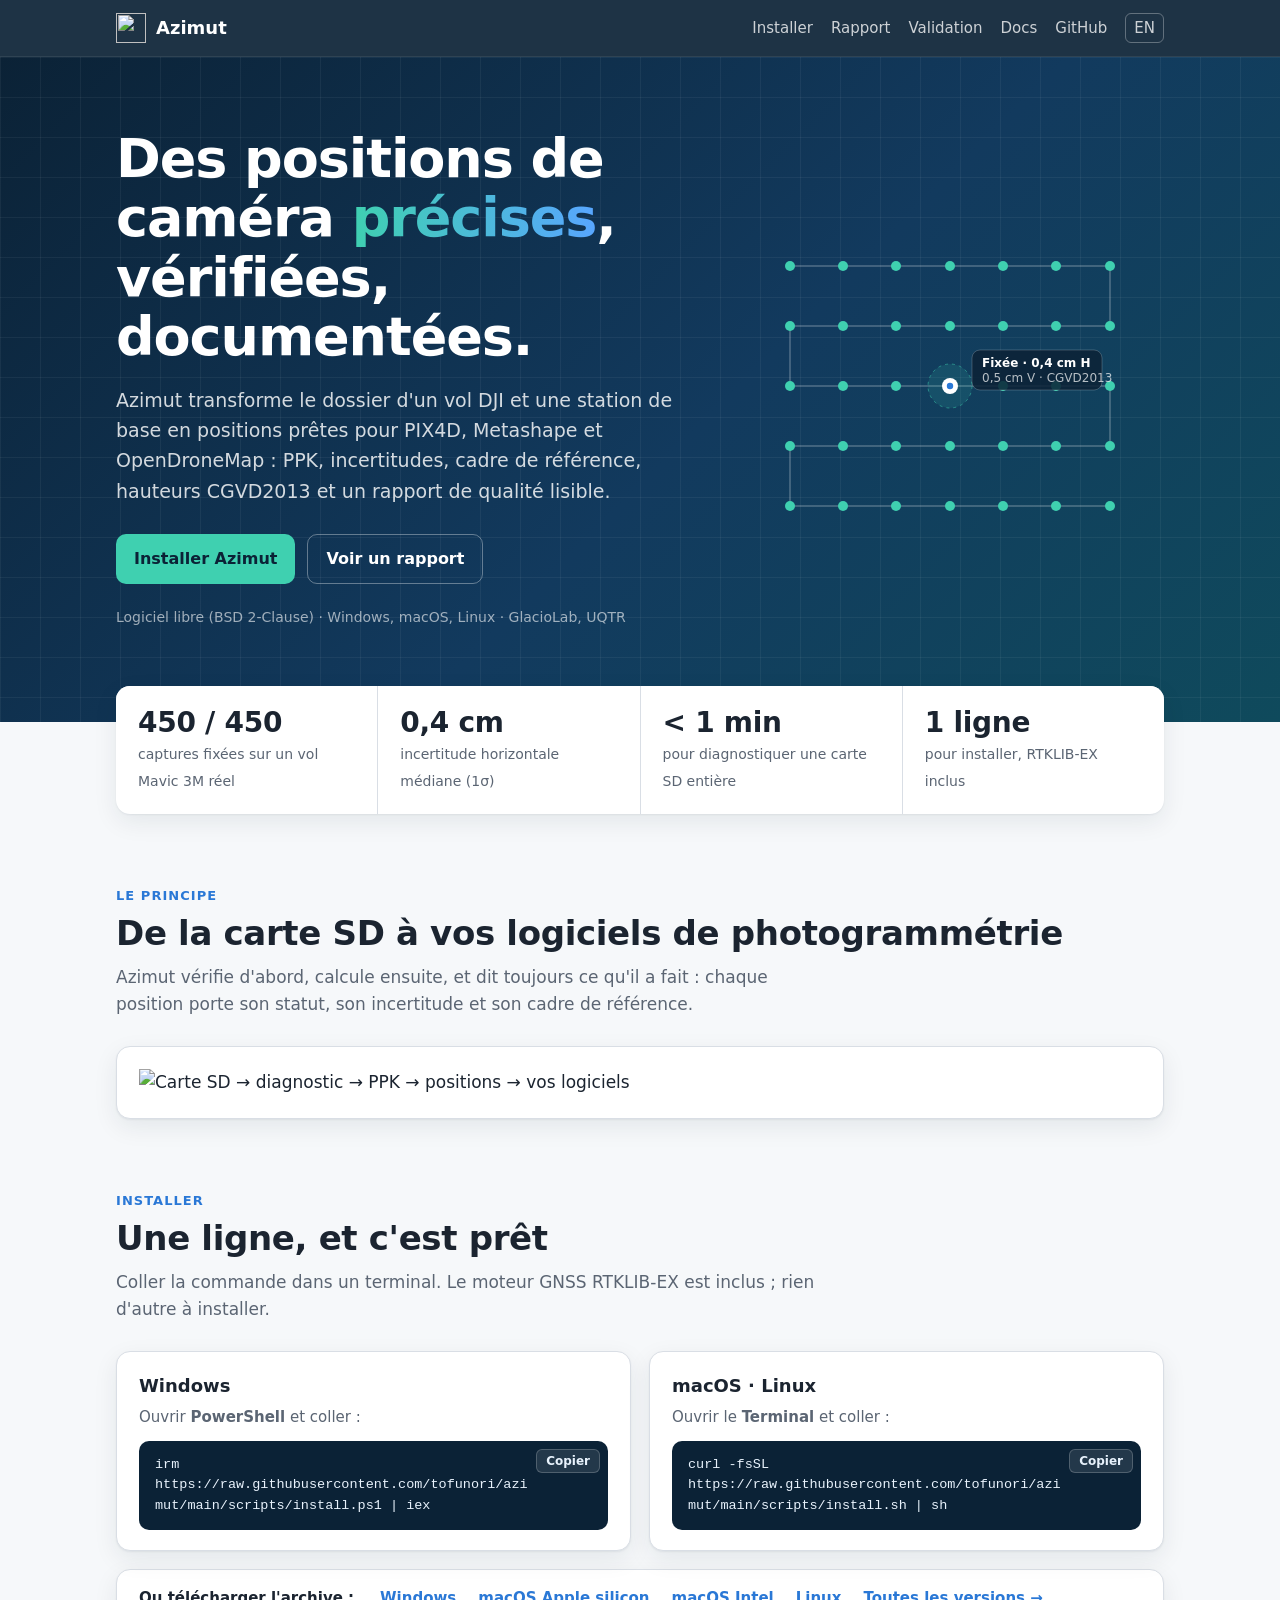
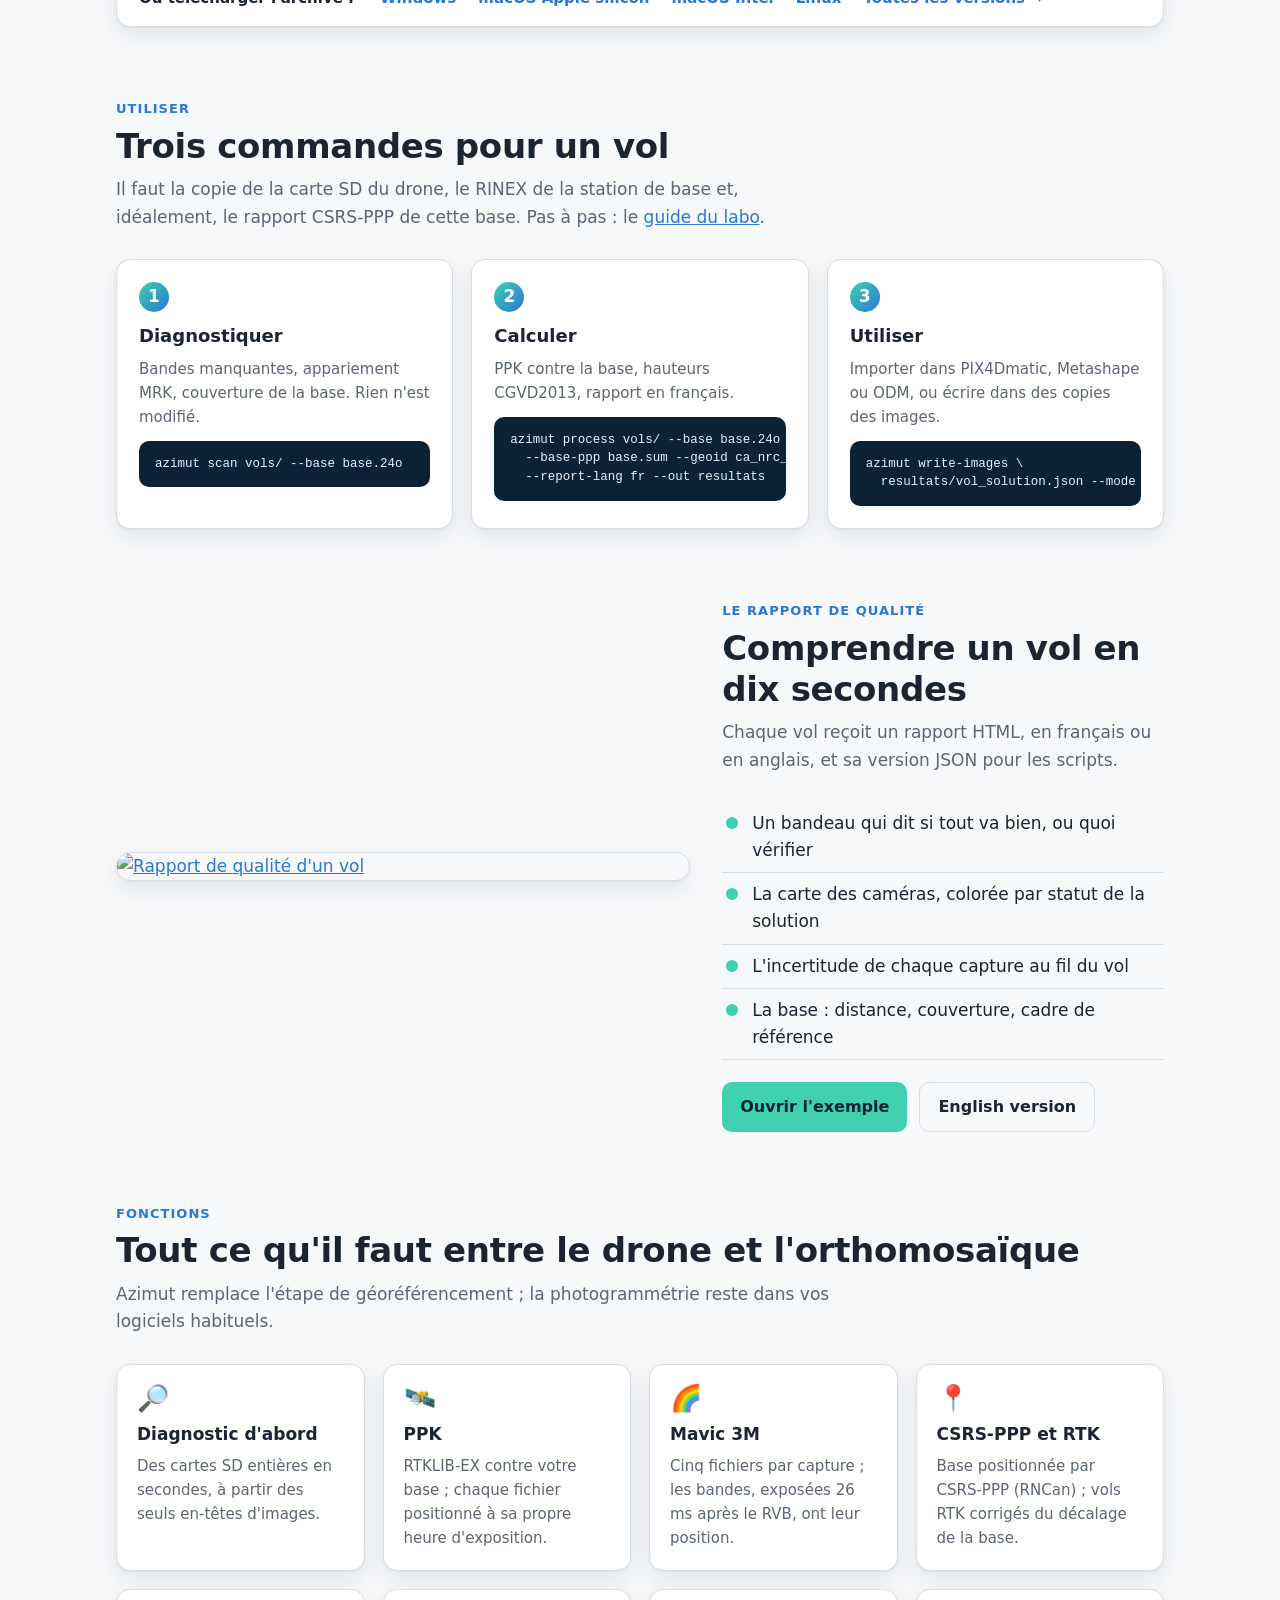
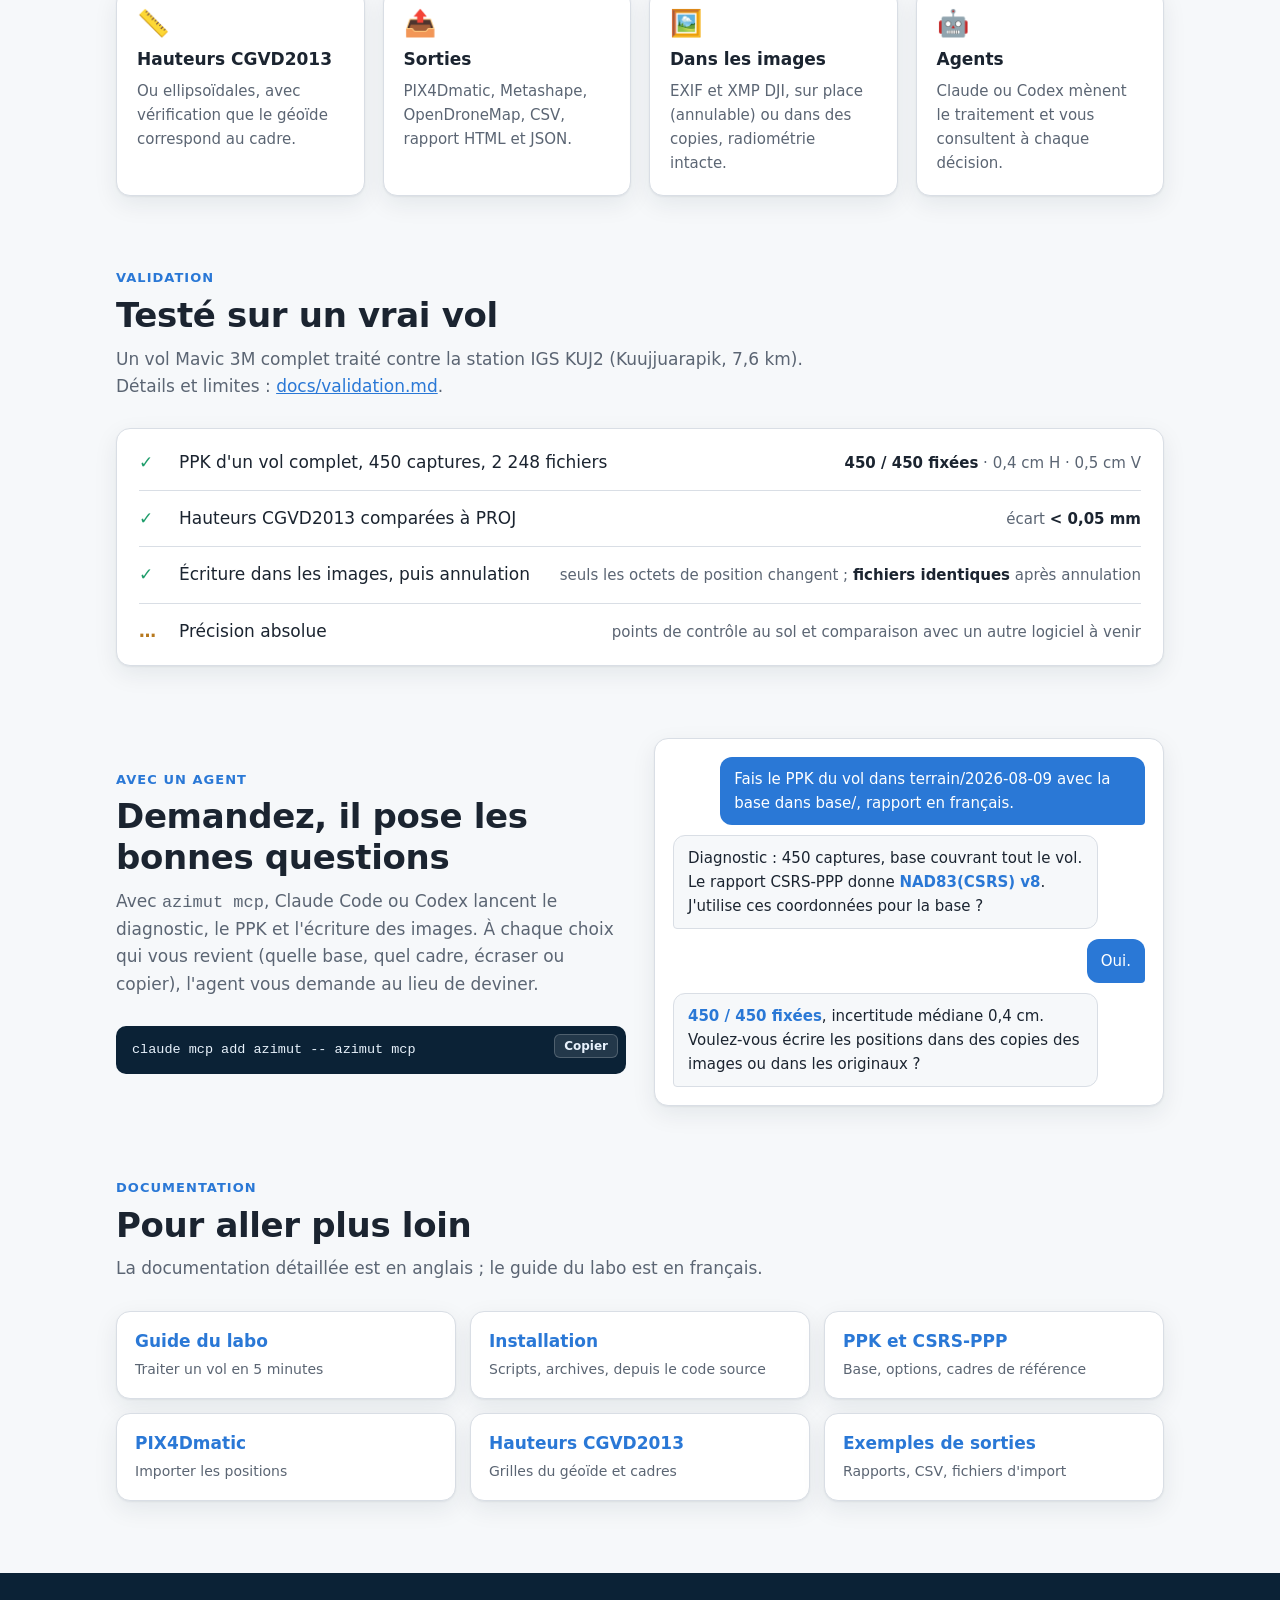
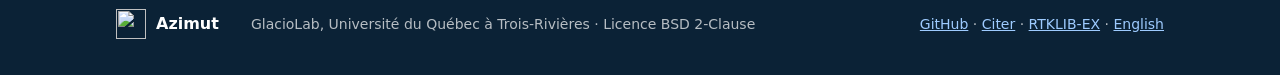
==== site/index.html @ 0f508fe5 "Add a project website on GitHub Pages A French home page with an English version, built from site/ w" ====
<!doctype html>
<html lang="fr">
<head>
<meta charset="utf-8">
<meta name="viewport" content="width=device-width, initial-scale=1">
<title>Azimut · PPK libre pour drones DJI</title>
<meta name="description" content="Azimut transforme un vol DJI et une station de base en positions de caméra précises pour la photogrammétrie : diagnostic, PPK, incertitudes, hauteurs CGVD2013, rapport de qualité. Logiciel libre du GlacioLab (UQTR).">
<meta property="og:title" content="Azimut · PPK libre pour drones DJI">
<meta property="og:description" content="Positions de caméra précises, vérifiées et documentées, à partir d'un vol DJI et d'une station de base.">
<meta property="og:image" content="https://tofunori.github.io/azimut/img/social-preview.png">
<meta property="og:type" content="website">
<meta name="twitter:card" content="summary_large_image">
<link rel="alternate" hreflang="en" href="en/">
<link rel="icon" href="img/logo.svg" type="image/svg+xml">
<link rel="stylesheet" href="style.css">
</head>
<body>

<header class="top">
  <div class="wrap">
    <a class="brand" href="./"><img src="img/logo.svg" alt="">Azimut</a>
    <nav>
      <a href="#installer">Installer</a>
      <a href="#rapport">Rapport</a>
      <a href="#validation">Validation</a>
      <a href="#docs">Docs</a>
      <a class="gh" href="https://github.com/tofunori/azimut">GitHub</a>
      <a class="lang" href="en/" hreflang="en" lang="en">EN</a>
    </nav>
  </div>
</header>

<div class="hero">
  <div class="wrap">
    <div>
      <h1>Des positions de caméra <span>précises</span>, vérifiées, documentées.</h1>
      <p class="lead">Azimut transforme le dossier d'un vol DJI et une station de base en positions prêtes pour PIX4D, Metashape et OpenDroneMap : PPK, incertitudes, cadre de référence, hauteurs CGVD2013 et un rapport de qualité lisible.</p>
      <div class="btns">
        <a class="btn primary" href="#installer">Installer Azimut</a>
        <a class="btn ghost" href="exemples/rapport-fr.html">Voir un rapport</a>
      </div>
      <p class="meta">Logiciel libre (BSD 2-Clause) · Windows, macOS, Linux · GlacioLab, UQTR</p>
    </div>
    <svg class="flight" viewBox="0 0 380 300" role="img" aria-label="Lignes de vol d'un levé, chaque point est une position de caméra">
      <g fill="none" stroke="#fff" stroke-opacity=".2" stroke-width="2">
        <path d="M30 30 H350 V90 H30 V150 H350 V210 H30 V270 H350"/>
      </g>
      <g fill="#3fd0b0">
        <circle cx="30" cy="30" r="5"/><circle cx="83" cy="30" r="5"/><circle cx="136" cy="30" r="5"/><circle cx="190" cy="30" r="5"/><circle cx="243" cy="30" r="5"/><circle cx="296" cy="30" r="5"/><circle cx="350" cy="30" r="5"/>
        <circle cx="30" cy="90" r="5"/><circle cx="83" cy="90" r="5"/><circle cx="136" cy="90" r="5"/><circle cx="190" cy="90" r="5"/><circle cx="243" cy="90" r="5"/><circle cx="296" cy="90" r="5"/><circle cx="350" cy="90" r="5"/>
        <circle cx="30" cy="150" r="5"/><circle cx="83" cy="150" r="5"/><circle cx="136" cy="150" r="5"/><circle cx="243" cy="150" r="5"/><circle cx="296" cy="150" r="5"/><circle cx="350" cy="150" r="5"/>
        <circle cx="30" cy="210" r="5"/><circle cx="83" cy="210" r="5"/><circle cx="136" cy="210" r="5"/><circle cx="190" cy="210" r="5"/><circle cx="243" cy="210" r="5"/><circle cx="296" cy="210" r="5"/><circle cx="350" cy="210" r="5"/>
        <circle cx="30" cy="270" r="5"/><circle cx="83" cy="270" r="5"/><circle cx="136" cy="270" r="5"/><circle cx="190" cy="270" r="5"/><circle cx="243" cy="270" r="5"/><circle cx="296" cy="270" r="5"/><circle cx="350" cy="270" r="5"/>
      </g>
      <circle cx="190" cy="150" r="22" fill="#3fd0b0" fill-opacity=".12" stroke="#3fd0b0" stroke-opacity=".5" stroke-dasharray="3 4"/>
      <circle cx="190" cy="150" r="8" fill="#fff"/>
      <circle cx="190" cy="150" r="3.2" fill="#2a78d6"/>
      <g font-family="system-ui, sans-serif" font-size="12" fill="#fff">
        <rect x="212" y="114" width="130" height="40" rx="8" fill="#0b2236" fill-opacity=".85" stroke="#fff" stroke-opacity=".2"/>
        <text x="222" y="131" font-weight="700">Fixée · 0,4 cm H</text>
        <text x="222" y="146" fill-opacity=".7">0,5 cm V · CGVD2013</text>
      </g>
    </svg>
  </div>
</div>

<div class="stats">
  <div class="wrap">
    <div class="grid">
      <div class="stat"><b>450 / 450</b><span>captures fixées sur un vol Mavic 3M réel</span></div>
      <div class="stat"><b>0,4 cm</b><span>incertitude horizontale médiane (1σ)</span></div>
      <div class="stat"><b>&lt; 1 min</b><span>pour diagnostiquer une carte SD entière</span></div>
      <div class="stat"><b>1 ligne</b><span>pour installer, RTKLIB-EX inclus</span></div>
    </div>
  </div>
</div>

<main>

<section>
  <div class="wrap">
    <p class="kicker">Le principe</p>
    <h2>De la carte SD à vos logiciels de photogrammétrie</h2>
    <p class="sub">Azimut vérifie d'abord, calcule ensuite, et dit toujours ce qu'il a fait : chaque position porte son statut, son incertitude et son cadre de référence.</p>
    <div class="card pipeline"><img src="img/pipeline-fr.svg" alt="Carte SD → diagnostic → PPK → positions → vos logiciels"></div>
  </div>
</section>

<section id="installer">
  <div class="wrap">
    <p class="kicker">Installer</p>
    <h2>Une ligne, et c'est prêt</h2>
    <p class="sub">Coller la commande dans un terminal. Le moteur GNSS RTKLIB-EX est inclus ; rien d'autre à installer.</p>
    <div class="install">
      <div class="card os">
        <h3>Windows</h3>
        <p>Ouvrir <b>PowerShell</b> et coller :</p>
        <div class="cmd"><pre><code>irm https://raw.githubusercontent.com/tofunori/azimut/main/scripts/install.ps1 | iex</code></pre><button type="button" hidden>Copier</button></div>
      </div>
      <div class="card os">
        <h3>macOS · Linux</h3>
        <p>Ouvrir le <b>Terminal</b> et coller :</p>
        <div class="cmd"><pre><code>curl -fsSL https://raw.githubusercontent.com/tofunori/azimut/main/scripts/install.sh | sh</code></pre><button type="button" hidden>Copier</button></div>
      </div>
    </div>
    <div class="card downloads">
      <b>Ou télécharger l'archive :</b>
      <a href="https://github.com/tofunori/azimut/releases/latest/download/azimut-x86_64-pc-windows-msvc.zip">Windows</a>
      <a href="https://github.com/tofunori/azimut/releases/latest/download/azimut-aarch64-apple-darwin.tar.gz">macOS Apple silicon</a>
      <a href="https://github.com/tofunori/azimut/releases/latest/download/azimut-x86_64-apple-darwin.tar.gz">macOS Intel</a>
      <a href="https://github.com/tofunori/azimut/releases/latest/download/azimut-x86_64-unknown-linux-gnu.tar.gz">Linux</a>
      <a href="https://github.com/tofunori/azimut/releases">Toutes les versions →</a>
    </div>
  </div>
</section>

<section>
  <div class="wrap">
    <p class="kicker">Utiliser</p>
    <h2>Trois commandes pour un vol</h2>
    <p class="sub">Il faut la copie de la carte SD du drone, le RINEX de la station de base et, idéalement, le rapport CSRS-PPP de cette base. Pas à pas : le <a href="https://github.com/tofunori/azimut/blob/main/docs/guide-labo.md">guide du labo</a>.</p>
    <div class="steps">
      <div class="card step">
        <h3>Diagnostiquer</h3>
        <p>Bandes manquantes, appariement MRK, couverture de la base. Rien n'est modifié.</p>
        <div class="cmd"><pre><code>azimut scan vols/ --base base.24o</code></pre></div>
      </div>
      <div class="card step">
        <h3>Calculer</h3>
        <p>PPK contre la base, hauteurs CGVD2013, rapport en français.</p>
        <div class="cmd"><pre><code>azimut process vols/ --base base.24o \
  --base-ppp base.sum --geoid ca_nrc_CGG2013an83.tif \
  --report-lang fr --out resultats</code></pre></div>
      </div>
      <div class="card step">
        <h3>Utiliser</h3>
        <p>Importer dans PIX4Dmatic, Metashape ou ODM, ou écrire dans des copies des images.</p>
        <div class="cmd"><pre><code>azimut write-images \
  resultats/vol_solution.json --mode copy</code></pre></div>
      </div>
    </div>
  </div>
</section>

<section id="rapport">
  <div class="wrap report">
    <a class="shot" href="exemples/rapport-fr.html"><img src="img/report-fr.png" alt="Rapport de qualité d'un vol" loading="lazy"></a>
    <div>
      <p class="kicker">Le rapport de qualité</p>
      <h2>Comprendre un vol en dix secondes</h2>
      <p class="sub">Chaque vol reçoit un rapport HTML, en français ou en anglais, et sa version JSON pour les scripts.</p>
      <ul>
        <li>Un bandeau qui dit si tout va bien, ou quoi vérifier</li>
        <li>La carte des caméras, colorée par statut de la solution</li>
        <li>L'incertitude de chaque capture au fil du vol</li>
        <li>La base : distance, couverture, cadre de référence</li>
      </ul>
      <div class="btns">
        <a class="btn primary" href="exemples/rapport-fr.html">Ouvrir l'exemple</a>
        <a class="btn ghost" href="exemples/report-en.html" hreflang="en">English version</a>
      </div>
    </div>
  </div>
</section>

<section>
  <div class="wrap">
    <p class="kicker">Fonctions</p>
    <h2>Tout ce qu'il faut entre le drone et l'orthomosaïque</h2>
    <p class="sub">Azimut remplace l'étape de géoréférencement ; la photogrammétrie reste dans vos logiciels habituels.</p>
    <div class="features">
      <div class="card feature"><div class="ico">🔎</div><h3>Diagnostic d'abord</h3><p>Des cartes SD entières en secondes, à partir des seuls en-têtes d'images.</p></div>
      <div class="card feature"><div class="ico">🛰️</div><h3>PPK</h3><p>RTKLIB-EX contre votre base ; chaque fichier positionné à sa propre heure d'exposition.</p></div>
      <div class="card feature"><div class="ico">🌈</div><h3>Mavic 3M</h3><p>Cinq fichiers par capture ; les bandes, exposées 26 ms après le RVB, ont leur position.</p></div>
      <div class="card feature"><div class="ico">📍</div><h3>CSRS-PPP et RTK</h3><p>Base positionnée par CSRS-PPP (RNCan) ; vols RTK corrigés du décalage de la base.</p></div>
      <div class="card feature"><div class="ico">📏</div><h3>Hauteurs CGVD2013</h3><p>Ou ellipsoïdales, avec vérification que le géoïde correspond au cadre.</p></div>
      <div class="card feature"><div class="ico">📤</div><h3>Sorties</h3><p>PIX4Dmatic, Metashape, OpenDroneMap, CSV, rapport HTML et JSON.</p></div>
      <div class="card feature"><div class="ico">🖼️</div><h3>Dans les images</h3><p>EXIF et XMP DJI, sur place (annulable) ou dans des copies, radiométrie intacte.</p></div>
      <div class="card feature"><div class="ico">🤖</div><h3>Agents</h3><p>Claude ou Codex mènent le traitement et vous consultent à chaque décision.</p></div>
    </div>
  </div>
</section>

<section id="validation">
  <div class="wrap">
    <p class="kicker">Validation</p>
    <h2>Testé sur un vrai vol</h2>
    <p class="sub">Un vol Mavic 3M complet traité contre la station IGS KUJ2 (Kuujjuarapik, 7,6 km). Détails et limites : <a href="https://github.com/tofunori/azimut/blob/main/docs/validation.md">docs/validation.md</a>.</p>
    <div class="card checks">
      <div class="check"><span class="mark">✓</span><span class="what">PPK d'un vol complet, 450 captures, 2 248 fichiers</span><span class="res"><b>450 / 450 fixées</b> · 0,4 cm H · 0,5 cm V</span></div>
      <div class="check"><span class="mark">✓</span><span class="what">Hauteurs CGVD2013 comparées à PROJ</span><span class="res">écart <b>&lt; 0,05 mm</b></span></div>
      <div class="check"><span class="mark">✓</span><span class="what">Écriture dans les images, puis annulation</span><span class="res">seuls les octets de position changent ; <b>fichiers identiques</b> après annulation</span></div>
      <div class="check todo"><span class="mark">…</span><span class="what">Précision absolue</span><span class="res">points de contrôle au sol et comparaison avec un autre logiciel à venir</span></div>
    </div>
  </div>
</section>

<section>
  <div class="wrap agent">
    <div>
      <p class="kicker">Avec un agent</p>
      <h2>Demandez, il pose les bonnes questions</h2>
      <p class="sub">Avec <code>azimut mcp</code>, Claude Code ou Codex lancent le diagnostic, le PPK et l'écriture des images. À chaque choix qui vous revient (quelle base, quel cadre, écraser ou copier), l'agent vous demande au lieu de deviner.</p>
      <div class="cmd"><pre><code>claude mcp add azimut -- azimut mcp</code></pre><button type="button" hidden>Copier</button></div>
    </div>
    <div class="card chat" aria-label="Exemple de conversation">
      <div class="bubble user">Fais le PPK du vol dans terrain/2026-08-09 avec la base dans base/, rapport en français.</div>
      <div class="bubble bot">Diagnostic : 450 captures, base couvrant tout le vol. Le rapport CSRS-PPP donne <b>NAD83(CSRS) v8</b>. J'utilise ces coordonnées pour la base ?</div>
      <div class="bubble user">Oui.</div>
      <div class="bubble bot"><b>450 / 450 fixées</b>, incertitude médiane 0,4 cm. Voulez-vous écrire les positions dans des copies des images ou dans les originaux ?</div>
    </div>
  </div>
</section>

<section id="docs">
  <div class="wrap">
    <p class="kicker">Documentation</p>
    <h2>Pour aller plus loin</h2>
    <p class="sub">La documentation détaillée est en anglais ; le guide du labo est en français.</p>
    <div class="docs">
      <a class="card" href="https://github.com/tofunori/azimut/blob/main/docs/guide-labo.md"><b>Guide du labo</b><span>Traiter un vol en 5 minutes</span></a>
      <a class="card" href="https://github.com/tofunori/azimut/blob/main/docs/install.md"><b>Installation</b><span>Scripts, archives, depuis le code source</span></a>
      <a class="card" href="https://github.com/tofunori/azimut/blob/main/docs/ppk.md"><b>PPK et CSRS-PPP</b><span>Base, options, cadres de référence</span></a>
      <a class="card" href="https://github.com/tofunori/azimut/blob/main/docs/pix4dmatic.md"><b>PIX4Dmatic</b><span>Importer les positions</span></a>
      <a class="card" href="https://github.com/tofunori/azimut/blob/main/docs/heights.md"><b>Hauteurs CGVD2013</b><span>Grilles du géoïde et cadres</span></a>
      <a class="card" href="https://github.com/tofunori/azimut/tree/main/examples"><b>Exemples de sorties</b><span>Rapports, CSV, fichiers d'import</span></a>
    </div>
  </div>
</section>

</main>

<footer>
  <div class="wrap">
    <a class="brand" href="./"><img src="img/logo.svg" alt="" width="24" height="24">Azimut</a>
    <span>GlacioLab, Université du Québec à Trois-Rivières · Licence BSD 2-Clause</span>
    <span class="right"><a href="https://github.com/tofunori/azimut">GitHub</a> · <a href="https://github.com/tofunori/azimut/blob/main/CITATION.cff">Citer</a> · <a href="https://github.com/rtklibexplorer/RTKLIB">RTKLIB-EX</a> · <a href="en/" hreflang="en">English</a></span>
  </div>
</footer>

<script src="copy.js" defer></script>
</body>
</html>
---- site/style.css ----
/* Azimut site: one stylesheet for the French (/) and English (/en/) pages. */
:root {
  --navy-900: #0b2236;
  --navy-700: #123a5e;
  --teal: #3fd0b0;
  --blue: #2a78d6;
  --bg: #f6f8fa;
  --surface: #ffffff;
  --text: #1b2430;
  --muted: #5b6573;
  --line: #d9dee5;
  --code-bg: #0b2236;
  --code-text: #e8f2fc;
  --good: #1f9d6b;
  --pending: #b7791f;
  --shadow: 0 1px 2px rgba(11, 34, 54, .06), 0 8px 24px rgba(11, 34, 54, .08);
}
@media (prefers-color-scheme: dark) {
  :root:not([data-theme="light"]) {
    --bg: #0d1520;
    --surface: #142131;
    --text: #e6edf3;
    --muted: #9aa4b1;
    --line: #26364a;
    --code-bg: #08121d;
    --good: #3fd0b0;
    --pending: #e3b341;
    --shadow: 0 1px 2px rgba(0, 0, 0, .3), 0 8px 24px rgba(0, 0, 0, .3);
  }
}
:root[data-theme="dark"] {
  --bg: #0d1520;
  --surface: #142131;
  --text: #e6edf3;
  --muted: #9aa4b1;
  --line: #26364a;
  --code-bg: #08121d;
  --good: #3fd0b0;
  --pending: #e3b341;
  --shadow: 0 1px 2px rgba(0, 0, 0, .3), 0 8px 24px rgba(0, 0, 0, .3);
}

* { box-sizing: border-box; }
html { scroll-behavior: smooth; }
body {
  margin: 0;
  background: var(--bg);
  color: var(--text);
  font: 17px/1.6 system-ui, -apple-system, "Segoe UI", Roboto, Helvetica, Arial, sans-serif;
  -webkit-font-smoothing: antialiased;
}
a { color: var(--blue); }
img { max-width: 100%; display: block; }
code, pre { font-family: ui-monospace, SFMono-Regular, Menlo, Consolas, monospace; }
.wrap { max-width: 1080px; margin: 0 auto; padding: 0 16px; }
/* Grid items may shrink below their content, so long commands scroll inside their box. */
.hero .wrap > *, .install > *, .steps > *, .report > *, .features > *, .agent > *, .docs > * { min-width: 0; }

/* Top bar */
.top {
  position: sticky; top: 0; z-index: 10;
  background: rgba(11, 34, 54, .92);
  backdrop-filter: blur(8px);
  border-bottom: 1px solid rgba(255, 255, 255, .08);
}
.top .wrap { display: flex; align-items: center; gap: 20px; height: 56px; }
.brand { display: flex; align-items: center; gap: 10px; color: #fff; text-decoration: none; font-weight: 700; font-size: 18px; }
.brand img { width: 30px; height: 30px; }
.top nav { display: flex; gap: 18px; margin-left: auto; align-items: center; }
.top nav a { color: rgba(255, 255, 255, .78); text-decoration: none; font-size: 15px; }
.top nav a:hover { color: #fff; }
.top nav .lang { border: 1px solid rgba(255, 255, 255, .3); border-radius: 6px; padding: 2px 8px; }
@media (max-width: 720px) { .top nav a:not(.lang):not(.gh) { display: none; } }

/* Hero */
.hero {
  position: relative; overflow: hidden; color: #fff;
  background:
    linear-gradient(rgba(255,255,255,.05) 1px, transparent 1px) 0 0 / 40px 40px,
    linear-gradient(90deg, rgba(255,255,255,.05) 1px, transparent 1px) 0 0 / 40px 40px,
    linear-gradient(135deg, var(--navy-900), var(--navy-700) 55%, #0f4a5c);
}
.hero .wrap { position: relative; display: grid; grid-template-columns: 1.15fr .85fr; gap: 40px; align-items: center; padding-top: 72px; padding-bottom: 80px; }
.hero h1 { font-size: clamp(34px, 5vw, 54px); line-height: 1.1; margin: 0 0 18px; letter-spacing: -.02em; }
.hero h1 span { background: linear-gradient(90deg, var(--teal), #58a6ff); -webkit-background-clip: text; background-clip: text; color: transparent; }
.hero p.lead { font-size: 19px; color: rgba(255, 255, 255, .82); margin: 0 0 28px; max-width: 34em; }
.hero .flight { width: 100%; max-width: 380px; justify-self: center; }
@media (max-width: 860px) { .hero .wrap { grid-template-columns: 1fr; padding-top: 48px; } .hero .flight { display: none; } }

.btns { display: flex; flex-wrap: wrap; gap: 12px; }
.btn {
  display: inline-flex; align-items: center; gap: 8px;
  padding: 11px 18px; border-radius: 10px; font-weight: 600; font-size: 16px;
  text-decoration: none; transition: transform .15s, background .15s;
}
.btn:hover { transform: translateY(-1px); }
.btn.primary { background: var(--teal); color: var(--navy-900); }
.btn.primary:hover { background: #5be0c2; }
.btn.ghost { color: #fff; border: 1px solid rgba(255, 255, 255, .35); }
.btn.ghost:hover { background: rgba(255, 255, 255, .08); }
.hero .meta { margin-top: 22px; font-size: 14px; color: rgba(255, 255, 255, .6); }

/* Stat strip */
.stats { margin-top: -36px; position: relative; z-index: 2; }
.stats .grid { display: grid; grid-template-columns: repeat(4, 1fr); gap: 1px; background: var(--line); border-radius: 14px; overflow: hidden; box-shadow: var(--shadow); }
.stat { background: var(--surface); padding: 20px 22px; }
.stat b { display: block; font-size: 28px; line-height: 1.2; color: var(--text); letter-spacing: -.01em; }
.stat span { color: var(--muted); font-size: 14px; }
@media (max-width: 760px) { .stats .grid { grid-template-columns: repeat(2, 1fr); } }

/* Sections */
section { padding: 72px 0 0; }
section:last-of-type { padding-bottom: 72px; }
h2 { font-size: clamp(26px, 3.4vw, 34px); line-height: 1.2; margin: 0 0 10px; letter-spacing: -.01em; }
.kicker { color: var(--blue); font-weight: 700; font-size: 13px; letter-spacing: .08em; text-transform: uppercase; margin: 0 0 6px; }
.sub { color: var(--muted); margin: 0 0 28px; max-width: 42em; }

.card { background: var(--surface); border: 1px solid var(--line); border-radius: 14px; box-shadow: var(--shadow); }
.pipeline { padding: 22px; }
.pipeline { overflow-x: auto; }
.pipeline img { min-width: 640px; }

/* Install */
.install { display: grid; grid-template-columns: 1fr 1fr; gap: 18px; }
@media (max-width: 760px) { .install { grid-template-columns: 1fr; } }
.os { padding: 20px 22px; }
.os h3 { margin: 0 0 4px; font-size: 18px; display: flex; align-items: center; gap: 8px; }
.os p { margin: 0 0 12px; color: var(--muted); font-size: 15px; }
.cmd { position: relative; }
.cmd pre {
  margin: 0; padding: 14px 16px; padding-right: 76px;
  background: var(--code-bg); color: var(--code-text);
  border-radius: 10px; font-size: 13.5px; line-height: 1.5;
  overflow-x: auto; white-space: pre;
}
.cmd button {
  position: absolute; top: 8px; right: 8px;
  font: 600 12px system-ui, sans-serif; color: var(--code-text);
  background: rgba(255, 255, 255, .1); border: 1px solid rgba(255, 255, 255, .2);
  border-radius: 6px; padding: 4px 9px; cursor: pointer;
}
.cmd button:hover { background: rgba(255, 255, 255, .18); }
.os .cmd pre { white-space: pre-wrap; overflow-wrap: anywhere; }
.downloads { margin-top: 18px; padding: 16px 22px; display: flex; flex-wrap: wrap; gap: 10px 22px; align-items: center; font-size: 15px; }
.downloads b { margin-right: 4px; }
.downloads a { text-decoration: none; font-weight: 600; }

/* Steps */
.steps { display: grid; grid-template-columns: repeat(3, 1fr); gap: 18px; counter-reset: step; }
@media (max-width: 860px) { .steps { grid-template-columns: 1fr; } }
.step { padding: 22px; }
.step::before {
  counter-increment: step; content: counter(step);
  display: inline-grid; place-items: center; width: 30px; height: 30px; border-radius: 50%;
  background: linear-gradient(135deg, var(--teal), var(--blue)); color: #fff; font-weight: 700; margin-bottom: 10px;
}
.step h3 { margin: 0 0 6px; font-size: 18px; }
.step p { margin: 0 0 12px; color: var(--muted); font-size: 15px; }
.step .cmd pre { font-size: 12.5px; padding-right: 16px; }

/* Report showcase */
.report { display: grid; grid-template-columns: 1.3fr 1fr; gap: 32px; align-items: center; }
@media (max-width: 860px) { .report { grid-template-columns: 1fr; } }
.report a.shot { display: block; border-radius: 14px; overflow: hidden; border: 1px solid var(--line); box-shadow: var(--shadow); transition: transform .2s; }
.report a.shot:hover { transform: translateY(-2px); }
.report ul { padding: 0; margin: 0 0 22px; list-style: none; }
.report li { padding: 8px 0 8px 30px; position: relative; border-bottom: 1px solid var(--line); }
.report li::before { content: ""; position: absolute; left: 4px; top: 15px; width: 12px; height: 12px; border-radius: 50%; background: var(--teal); }
.report .btn.primary { color: var(--navy-900); }
.report .btn.ghost { color: var(--text); border-color: var(--line); }

/* Features */
.features { display: grid; grid-template-columns: repeat(4, 1fr); gap: 18px; }
@media (max-width: 960px) { .features { grid-template-columns: repeat(2, 1fr); } }
@media (max-width: 520px) { .features { grid-template-columns: 1fr; } }
.feature { padding: 20px; }
.feature .ico { font-size: 26px; line-height: 1; margin-bottom: 10px; }
.feature h3 { margin: 0 0 6px; font-size: 17px; }
.feature p { margin: 0; color: var(--muted); font-size: 15px; }

/* Validation */
.checks { padding: 6px 22px; }
.check { display: grid; grid-template-columns: 28px 1fr auto; gap: 12px; align-items: baseline; padding: 14px 0; border-bottom: 1px solid var(--line); }
.check:last-child { border-bottom: 0; }
.check .mark { font-weight: 700; color: var(--good); }
.check.todo .mark { color: var(--pending); }
.check .what { color: var(--text); }
.check .res { color: var(--muted); text-align: right; font-size: 15px; }
.check .res b { color: var(--text); }
@media (max-width: 640px) { .check { grid-template-columns: 24px 1fr; } .check .res { grid-column: 2; text-align: left; } }

/* Agent */
.agent { display: grid; grid-template-columns: 1fr 1fr; gap: 28px; align-items: center; }
@media (max-width: 860px) { .agent { grid-template-columns: 1fr; } }
.chat { padding: 18px; display: grid; gap: 10px; font-size: 15px; }
.bubble { padding: 10px 14px; border-radius: 12px; max-width: 90%; }
.bubble.user { justify-self: end; background: var(--blue); color: #fff; border-bottom-right-radius: 4px; }
.bubble.bot { background: var(--bg); border: 1px solid var(--line); border-bottom-left-radius: 4px; }
.bubble.bot b { color: var(--blue); }

/* Docs */
.docs { display: grid; grid-template-columns: repeat(3, 1fr); gap: 14px; }
@media (max-width: 760px) { .docs { grid-template-columns: 1fr; } }
.docs a { padding: 16px 18px; text-decoration: none; color: var(--text); transition: border-color .15s; }
.docs a:hover { border-color: var(--blue); }
.docs a b { display: block; color: var(--blue); }
.docs a span { color: var(--muted); font-size: 14px; }

/* Footer */
footer { background: var(--navy-900); color: rgba(255, 255, 255, .7); padding: 36px 0; font-size: 14px; }
footer .wrap { display: flex; flex-wrap: wrap; gap: 14px 32px; align-items: center; }
footer a { color: #9ecbff; }
footer .brand { font-size: 16px; }
footer .right { margin-left: auto; }
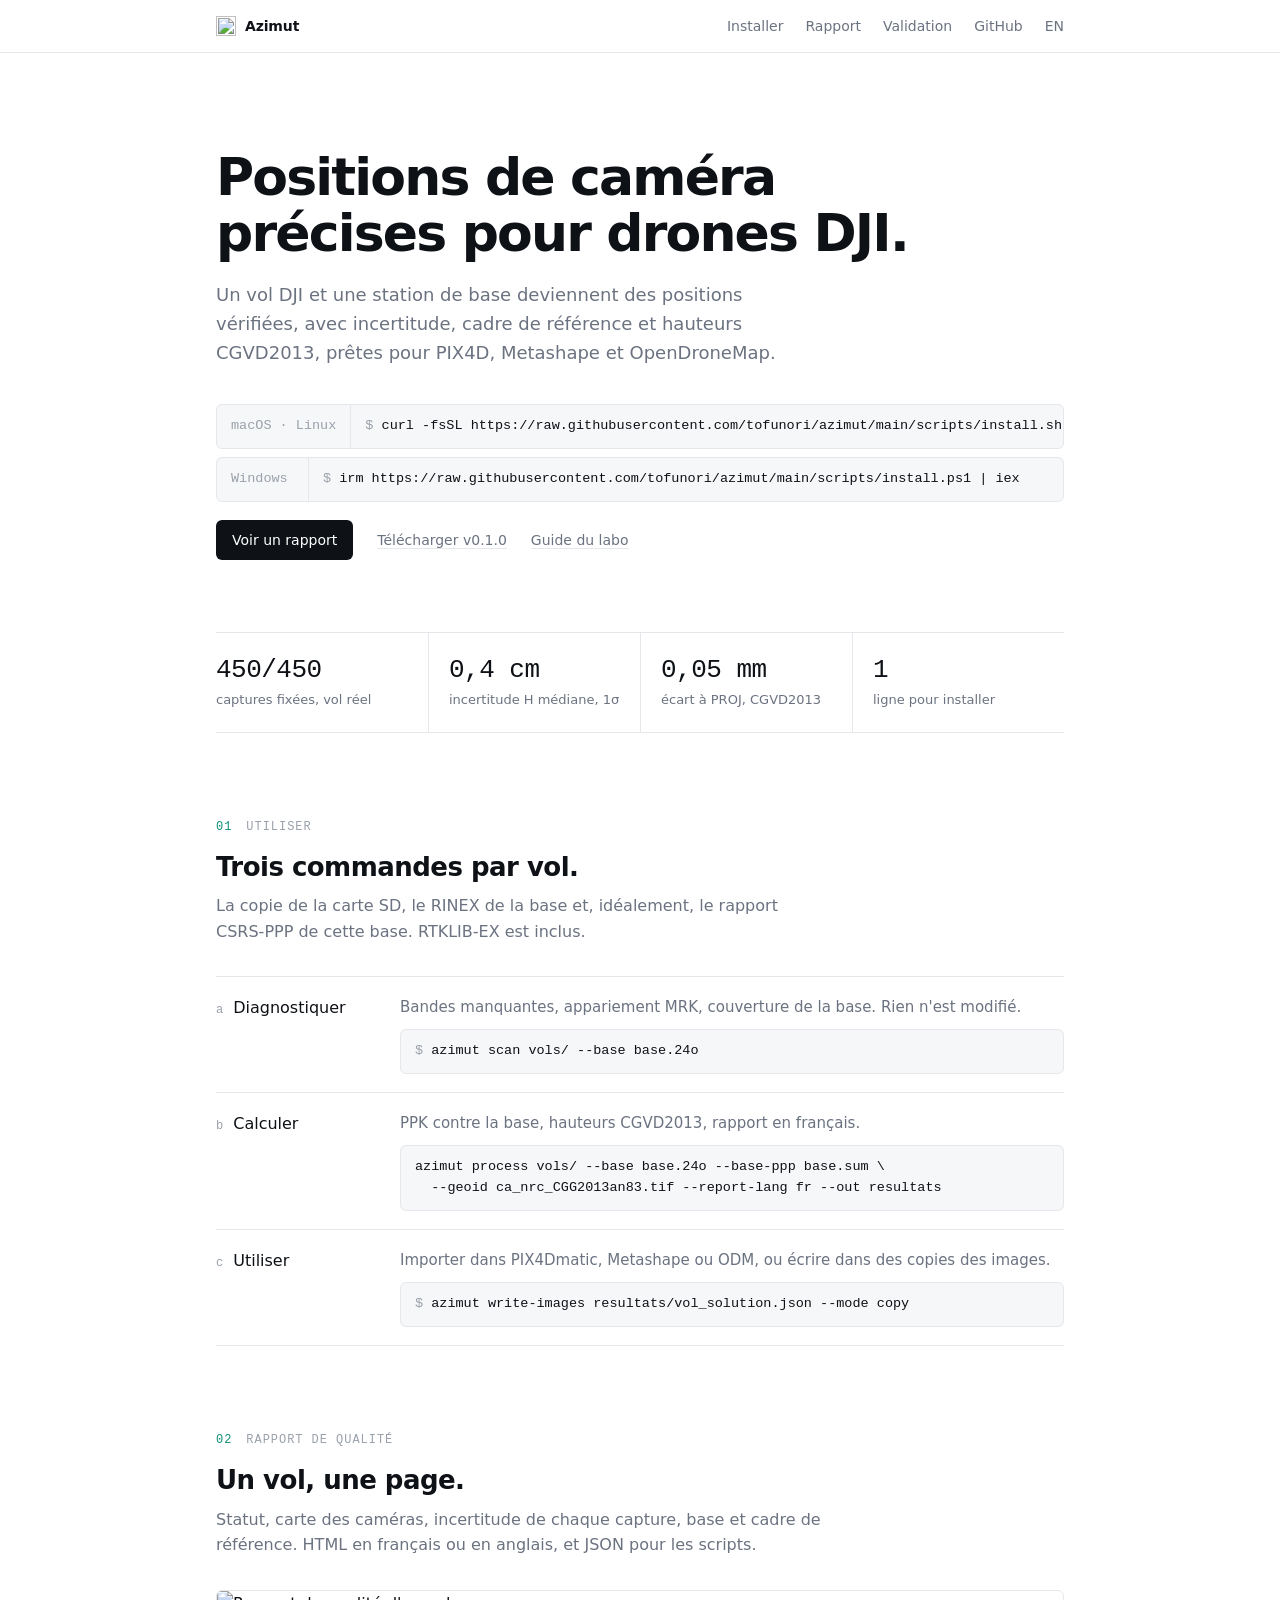
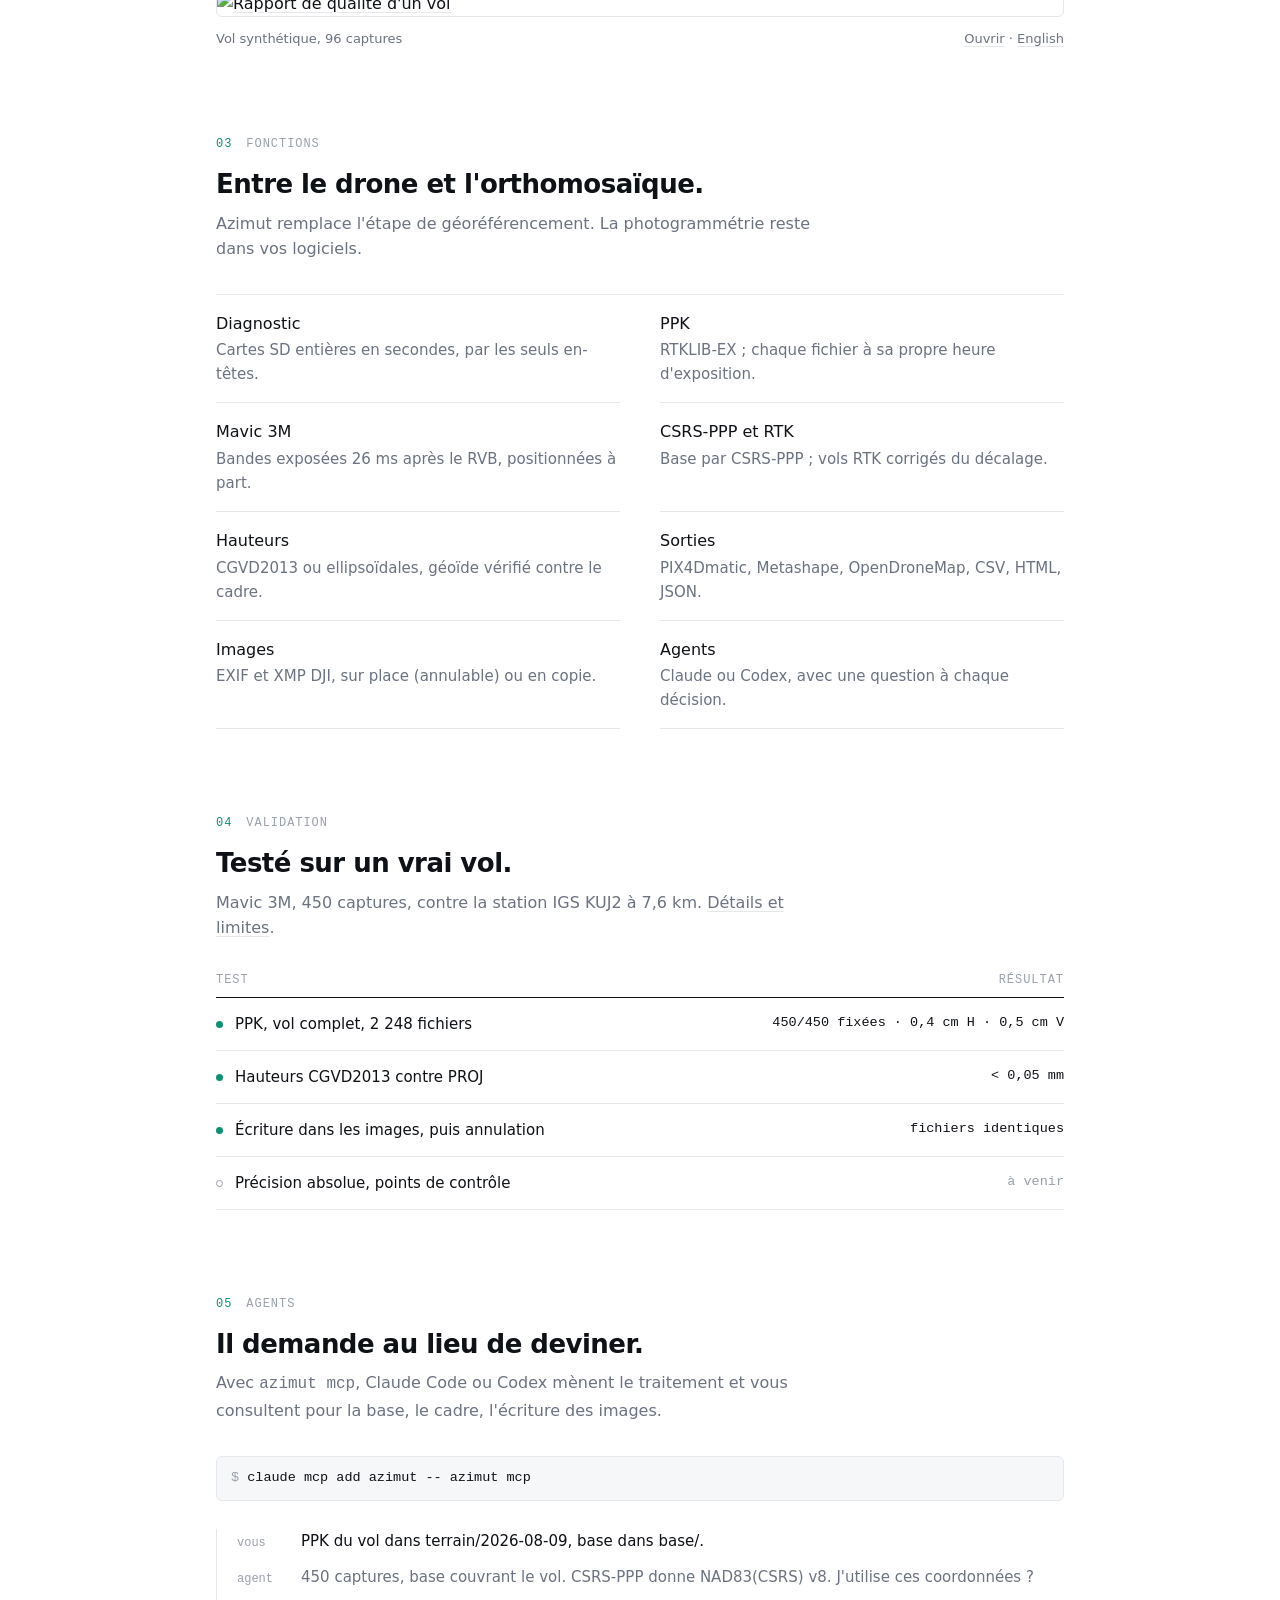
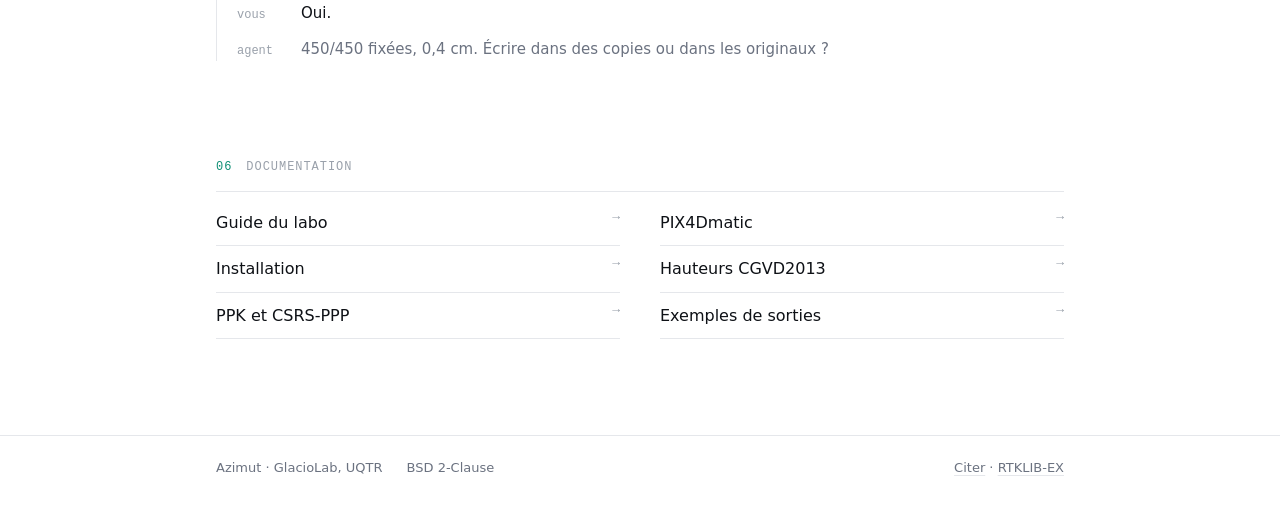
==== commit b6ca27c4: "Restyle the website: square, minimal Hairline rules, a single accent colour, monospace for figures a" ====
--- a/site/index.html
+++ b/site/index.html
@@ -16,215 +16,127 @@
 </head>
 <body>
 
-<header class="top">
+<header>
   <div class="wrap">
     <a class="brand" href="./"><img src="img/logo.svg" alt="">Azimut</a>
     <nav>
-      <a href="#installer">Installer</a>
-      <a href="#rapport">Rapport</a>
-      <a href="#validation">Validation</a>
-      <a href="#docs">Docs</a>
-      <a class="gh" href="https://github.com/tofunori/azimut">GitHub</a>
-      <a class="lang" href="en/" hreflang="en" lang="en">EN</a>
+      <a class="opt" href="#installer">Installer</a>
+      <a class="opt" href="#rapport">Rapport</a>
+      <a class="opt" href="#validation">Validation</a>
+      <a href="https://github.com/tofunori/azimut">GitHub</a>
+      <a href="en/" hreflang="en" lang="en">EN</a>
     </nav>
   </div>
 </header>
 
+<main class="wrap">
+
 <div class="hero">
-  <div class="wrap">
-    <div>
-      <h1>Des positions de caméra <span>précises</span>, vérifiées, documentées.</h1>
-      <p class="lead">Azimut transforme le dossier d'un vol DJI et une station de base en positions prêtes pour PIX4D, Metashape et OpenDroneMap : PPK, incertitudes, cadre de référence, hauteurs CGVD2013 et un rapport de qualité lisible.</p>
-      <div class="btns">
-        <a class="btn primary" href="#installer">Installer Azimut</a>
-        <a class="btn ghost" href="exemples/rapport-fr.html">Voir un rapport</a>
-      </div>
-      <p class="meta">Logiciel libre (BSD 2-Clause) · Windows, macOS, Linux · GlacioLab, UQTR</p>
-    </div>
-    <svg class="flight" viewBox="0 0 380 300" role="img" aria-label="Lignes de vol d'un levé, chaque point est une position de caméra">
-      <g fill="none" stroke="#fff" stroke-opacity=".2" stroke-width="2">
-        <path d="M30 30 H350 V90 H30 V150 H350 V210 H30 V270 H350"/>
-      </g>
-      <g fill="#3fd0b0">
-        <circle cx="30" cy="30" r="5"/><circle cx="83" cy="30" r="5"/><circle cx="136" cy="30" r="5"/><circle cx="190" cy="30" r="5"/><circle cx="243" cy="30" r="5"/><circle cx="296" cy="30" r="5"/><circle cx="350" cy="30" r="5"/>
-        <circle cx="30" cy="90" r="5"/><circle cx="83" cy="90" r="5"/><circle cx="136" cy="90" r="5"/><circle cx="190" cy="90" r="5"/><circle cx="243" cy="90" r="5"/><circle cx="296" cy="90" r="5"/><circle cx="350" cy="90" r="5"/>
-        <circle cx="30" cy="150" r="5"/><circle cx="83" cy="150" r="5"/><circle cx="136" cy="150" r="5"/><circle cx="243" cy="150" r="5"/><circle cx="296" cy="150" r="5"/><circle cx="350" cy="150" r="5"/>
-        <circle cx="30" cy="210" r="5"/><circle cx="83" cy="210" r="5"/><circle cx="136" cy="210" r="5"/><circle cx="190" cy="210" r="5"/><circle cx="243" cy="210" r="5"/><circle cx="296" cy="210" r="5"/><circle cx="350" cy="210" r="5"/>
-        <circle cx="30" cy="270" r="5"/><circle cx="83" cy="270" r="5"/><circle cx="136" cy="270" r="5"/><circle cx="190" cy="270" r="5"/><circle cx="243" cy="270" r="5"/><circle cx="296" cy="270" r="5"/><circle cx="350" cy="270" r="5"/>
-      </g>
-      <circle cx="190" cy="150" r="22" fill="#3fd0b0" fill-opacity=".12" stroke="#3fd0b0" stroke-opacity=".5" stroke-dasharray="3 4"/>
-      <circle cx="190" cy="150" r="8" fill="#fff"/>
-      <circle cx="190" cy="150" r="3.2" fill="#2a78d6"/>
-      <g font-family="system-ui, sans-serif" font-size="12" fill="#fff">
-        <rect x="212" y="114" width="130" height="40" rx="8" fill="#0b2236" fill-opacity=".85" stroke="#fff" stroke-opacity=".2"/>
-        <text x="222" y="131" font-weight="700">Fixée · 0,4 cm H</text>
-        <text x="222" y="146" fill-opacity=".7">0,5 cm V · CGVD2013</text>
-      </g>
-    </svg>
+  <h1>Positions de caméra précises pour drones DJI.</h1>
+  <p>Un vol DJI et une station de base deviennent des positions vérifiées, avec incertitude, cadre de référence et hauteurs CGVD2013, prêtes pour PIX4D, Metashape et OpenDroneMap.</p>
+  <div class="cmd"><span class="os">macOS · Linux</span><code>curl -fsSL https://raw.githubusercontent.com/tofunori/azimut/main/scripts/install.sh | sh</code></div>
+  <div class="cmd"><span class="os">Windows</span><code>irm https://raw.githubusercontent.com/tofunori/azimut/main/scripts/install.ps1 | iex</code></div>
+  <div class="cta">
+    <a class="primary" href="exemples/rapport-fr.html">Voir un rapport</a>
+    <a class="secondary" href="https://github.com/tofunori/azimut/releases/latest">Télécharger v0.1.0</a>
+    <a class="secondary" href="https://github.com/tofunori/azimut/blob/main/docs/guide-labo.md">Guide du labo</a>
   </div>
 </div>
 
-<div class="stats">
-  <div class="wrap">
-    <div class="grid">
-      <div class="stat"><b>450 / 450</b><span>captures fixées sur un vol Mavic 3M réel</span></div>
-      <div class="stat"><b>0,4 cm</b><span>incertitude horizontale médiane (1σ)</span></div>
-      <div class="stat"><b>&lt; 1 min</b><span>pour diagnostiquer une carte SD entière</span></div>
-      <div class="stat"><b>1 ligne</b><span>pour installer, RTKLIB-EX inclus</span></div>
-    </div>
-  </div>
+<div class="figures">
+  <div><b>450/450</b><span>captures fixées, vol réel</span></div>
+  <div><b>0,4 cm</b><span>incertitude H médiane, 1σ</span></div>
+  <div><b>0,05 mm</b><span>écart à PROJ, CGVD2013</span></div>
+  <div><b>1</b><span>ligne pour installer</span></div>
 </div>
 
-<main>
-
-<section>
-  <div class="wrap">
-    <p class="kicker">Le principe</p>
-    <h2>De la carte SD à vos logiciels de photogrammétrie</h2>
-    <p class="sub">Azimut vérifie d'abord, calcule ensuite, et dit toujours ce qu'il a fait : chaque position porte son statut, son incertitude et son cadre de référence.</p>
-    <div class="card pipeline"><img src="img/pipeline-fr.svg" alt="Carte SD → diagnostic → PPK → positions → vos logiciels"></div>
-  </div>
-</section>
-
 <section id="installer">
-  <div class="wrap">
-    <p class="kicker">Installer</p>
-    <h2>Une ligne, et c'est prêt</h2>
-    <p class="sub">Coller la commande dans un terminal. Le moteur GNSS RTKLIB-EX est inclus ; rien d'autre à installer.</p>
-    <div class="install">
-      <div class="card os">
-        <h3>Windows</h3>
-        <p>Ouvrir <b>PowerShell</b> et coller :</p>
-        <div class="cmd"><pre><code>irm https://raw.githubusercontent.com/tofunori/azimut/main/scripts/install.ps1 | iex</code></pre><button type="button" hidden>Copier</button></div>
-      </div>
-      <div class="card os">
-        <h3>macOS · Linux</h3>
-        <p>Ouvrir le <b>Terminal</b> et coller :</p>
-        <div class="cmd"><pre><code>curl -fsSL https://raw.githubusercontent.com/tofunori/azimut/main/scripts/install.sh | sh</code></pre><button type="button" hidden>Copier</button></div>
-      </div>
+  <p class="label"><b>01</b>Utiliser</p>
+  <h2>Trois commandes par vol.</h2>
+  <p class="lede">La copie de la carte SD, le RINEX de la base et, idéalement, le rapport CSRS-PPP de cette base. RTKLIB-EX est inclus.</p>
+  <div class="rows">
+    <div class="row">
+      <div><span class="num">a</span>Diagnostiquer</div>
+      <div><p>Bandes manquantes, appariement MRK, couverture de la base. Rien n'est modifié.</p>
+        <div class="cmd"><code>azimut scan vols/ --base base.24o</code></div></div>
     </div>
-    <div class="card downloads">
-      <b>Ou télécharger l'archive :</b>
-      <a href="https://github.com/tofunori/azimut/releases/latest/download/azimut-x86_64-pc-windows-msvc.zip">Windows</a>
-      <a href="https://github.com/tofunori/azimut/releases/latest/download/azimut-aarch64-apple-darwin.tar.gz">macOS Apple silicon</a>
-      <a href="https://github.com/tofunori/azimut/releases/latest/download/azimut-x86_64-apple-darwin.tar.gz">macOS Intel</a>
-      <a href="https://github.com/tofunori/azimut/releases/latest/download/azimut-x86_64-unknown-linux-gnu.tar.gz">Linux</a>
-      <a href="https://github.com/tofunori/azimut/releases">Toutes les versions →</a>
+    <div class="row">
+      <div><span class="num">b</span>Calculer</div>
+      <div><p>PPK contre la base, hauteurs CGVD2013, rapport en français.</p>
+        <div class="cmd block"><code>azimut process vols/ --base base.24o --base-ppp base.sum \
+  --geoid ca_nrc_CGG2013an83.tif --report-lang fr --out resultats</code></div></div>
     </div>
-  </div>
-</section>
-
-<section>
-  <div class="wrap">
-    <p class="kicker">Utiliser</p>
-    <h2>Trois commandes pour un vol</h2>
-    <p class="sub">Il faut la copie de la carte SD du drone, le RINEX de la station de base et, idéalement, le rapport CSRS-PPP de cette base. Pas à pas : le <a href="https://github.com/tofunori/azimut/blob/main/docs/guide-labo.md">guide du labo</a>.</p>
-    <div class="steps">
-      <div class="card step">
-        <h3>Diagnostiquer</h3>
-        <p>Bandes manquantes, appariement MRK, couverture de la base. Rien n'est modifié.</p>
-        <div class="cmd"><pre><code>azimut scan vols/ --base base.24o</code></pre></div>
-      </div>
-      <div class="card step">
-        <h3>Calculer</h3>
-        <p>PPK contre la base, hauteurs CGVD2013, rapport en français.</p>
-        <div class="cmd"><pre><code>azimut process vols/ --base base.24o \
-  --base-ppp base.sum --geoid ca_nrc_CGG2013an83.tif \
-  --report-lang fr --out resultats</code></pre></div>
-      </div>
-      <div class="card step">
-        <h3>Utiliser</h3>
-        <p>Importer dans PIX4Dmatic, Metashape ou ODM, ou écrire dans des copies des images.</p>
-        <div class="cmd"><pre><code>azimut write-images \
-  resultats/vol_solution.json --mode copy</code></pre></div>
-      </div>
+    <div class="row">
+      <div><span class="num">c</span>Utiliser</div>
+      <div><p>Importer dans PIX4Dmatic, Metashape ou ODM, ou écrire dans des copies des images.</p>
+        <div class="cmd"><code>azimut write-images resultats/vol_solution.json --mode copy</code></div></div>
     </div>
   </div>
 </section>
 
 <section id="rapport">
-  <div class="wrap report">
-    <a class="shot" href="exemples/rapport-fr.html"><img src="img/report-fr.png" alt="Rapport de qualité d'un vol" loading="lazy"></a>
-    <div>
-      <p class="kicker">Le rapport de qualité</p>
-      <h2>Comprendre un vol en dix secondes</h2>
-      <p class="sub">Chaque vol reçoit un rapport HTML, en français ou en anglais, et sa version JSON pour les scripts.</p>
-      <ul>
-        <li>Un bandeau qui dit si tout va bien, ou quoi vérifier</li>
-        <li>La carte des caméras, colorée par statut de la solution</li>
-        <li>L'incertitude de chaque capture au fil du vol</li>
-        <li>La base : distance, couverture, cadre de référence</li>
-      </ul>
-      <div class="btns">
-        <a class="btn primary" href="exemples/rapport-fr.html">Ouvrir l'exemple</a>
-        <a class="btn ghost" href="exemples/report-en.html" hreflang="en">English version</a>
-      </div>
-    </div>
+  <p class="label"><b>02</b>Rapport de qualité</p>
+  <h2>Un vol, une page.</h2>
+  <p class="lede">Statut, carte des caméras, incertitude de chaque capture, base et cadre de référence. HTML en français ou en anglais, et JSON pour les scripts.</p>
+  <figure>
+    <a href="exemples/rapport-fr.html"><img src="img/report-fr.png" alt="Rapport de qualité d'un vol" loading="lazy"></a>
+    <figcaption><span>Vol synthétique, 96 captures</span><span><a href="exemples/rapport-fr.html">Ouvrir</a> · <a href="exemples/report-en.html">English</a></span></figcaption>
+  </figure>
+</section>
+
+<section>
+  <p class="label"><b>03</b>Fonctions</p>
+  <h2>Entre le drone et l'orthomosaïque.</h2>
+  <p class="lede">Azimut remplace l'étape de géoréférencement. La photogrammétrie reste dans vos logiciels.</p>
+  <dl>
+    <div><dt>Diagnostic</dt><dd>Cartes SD entières en secondes, par les seuls en-têtes.</dd></div>
+    <div><dt>PPK</dt><dd>RTKLIB-EX ; chaque fichier à sa propre heure d'exposition.</dd></div>
+    <div><dt>Mavic 3M</dt><dd>Bandes exposées 26 ms après le RVB, positionnées à part.</dd></div>
+    <div><dt>CSRS-PPP et RTK</dt><dd>Base par CSRS-PPP ; vols RTK corrigés du décalage.</dd></div>
+    <div><dt>Hauteurs</dt><dd>CGVD2013 ou ellipsoïdales, géoïde vérifié contre le cadre.</dd></div>
+    <div><dt>Sorties</dt><dd>PIX4Dmatic, Metashape, OpenDroneMap, CSV, HTML, JSON.</dd></div>
+    <div><dt>Images</dt><dd>EXIF et XMP DJI, sur place (annulable) ou en copie.</dd></div>
+    <div><dt>Agents</dt><dd>Claude ou Codex, avec une question à chaque décision.</dd></div>
+  </dl>
+</section>
+
+<section id="validation">
+  <p class="label"><b>04</b>Validation</p>
+  <h2>Testé sur un vrai vol.</h2>
+  <p class="lede">Mavic 3M, 450 captures, contre la station IGS KUJ2 à 7,6 km. <a href="https://github.com/tofunori/azimut/blob/main/docs/validation.md">Détails et limites</a>.</p>
+  <table>
+    <thead><tr><th>Test</th><th style="text-align:right">Résultat</th></tr></thead>
+    <tbody>
+      <tr><td><span class="st"></span>PPK, vol complet, 2 248 fichiers</td><td>450/450 fixées · 0,4 cm H · 0,5 cm V</td></tr>
+      <tr><td><span class="st"></span>Hauteurs CGVD2013 contre PROJ</td><td>&lt; 0,05 mm</td></tr>
+      <tr><td><span class="st"></span>Écriture dans les images, puis annulation</td><td>fichiers identiques</td></tr>
+      <tr class="todo"><td><span class="st"></span>Précision absolue, points de contrôle</td><td>à venir</td></tr>
+    </tbody>
+  </table>
+</section>
+
+<section>
+  <p class="label"><b>05</b>Agents</p>
+  <h2>Il demande au lieu de deviner.</h2>
+  <p class="lede">Avec <span class="mono">azimut mcp</span>, Claude Code ou Codex mènent le traitement et vous consultent pour la base, le cadre, l'écriture des images.</p>
+  <div class="cmd"><code>claude mcp add azimut -- azimut mcp</code></div>
+  <div class="transcript">
+    <p><span class="who">vous</span>PPK du vol dans terrain/2026-08-09, base dans base/.</p>
+    <p class="bot"><span class="who">agent</span>450 captures, base couvrant le vol. CSRS-PPP donne NAD83(CSRS) v8. J'utilise ces coordonnées ?</p>
+    <p><span class="who">vous</span>Oui.</p>
+    <p class="bot"><span class="who">agent</span>450/450 fixées, 0,4 cm. Écrire dans des copies ou dans les originaux ?</p>
   </div>
 </section>
 
 <section>
-  <div class="wrap">
-    <p class="kicker">Fonctions</p>
-    <h2>Tout ce qu'il faut entre le drone et l'orthomosaïque</h2>
-    <p class="sub">Azimut remplace l'étape de géoréférencement ; la photogrammétrie reste dans vos logiciels habituels.</p>
-    <div class="features">
-      <div class="card feature"><div class="ico">🔎</div><h3>Diagnostic d'abord</h3><p>Des cartes SD entières en secondes, à partir des seuls en-têtes d'images.</p></div>
-      <div class="card feature"><div class="ico">🛰️</div><h3>PPK</h3><p>RTKLIB-EX contre votre base ; chaque fichier positionné à sa propre heure d'exposition.</p></div>
-      <div class="card feature"><div class="ico">🌈</div><h3>Mavic 3M</h3><p>Cinq fichiers par capture ; les bandes, exposées 26 ms après le RVB, ont leur position.</p></div>
-      <div class="card feature"><div class="ico">📍</div><h3>CSRS-PPP et RTK</h3><p>Base positionnée par CSRS-PPP (RNCan) ; vols RTK corrigés du décalage de la base.</p></div>
-      <div class="card feature"><div class="ico">📏</div><h3>Hauteurs CGVD2013</h3><p>Ou ellipsoïdales, avec vérification que le géoïde correspond au cadre.</p></div>
-      <div class="card feature"><div class="ico">📤</div><h3>Sorties</h3><p>PIX4Dmatic, Metashape, OpenDroneMap, CSV, rapport HTML et JSON.</p></div>
-      <div class="card feature"><div class="ico">🖼️</div><h3>Dans les images</h3><p>EXIF et XMP DJI, sur place (annulable) ou dans des copies, radiométrie intacte.</p></div>
-      <div class="card feature"><div class="ico">🤖</div><h3>Agents</h3><p>Claude ou Codex mènent le traitement et vous consultent à chaque décision.</p></div>
-    </div>
-  </div>
-</section>
-
-<section id="validation">
-  <div class="wrap">
-    <p class="kicker">Validation</p>
-    <h2>Testé sur un vrai vol</h2>
-    <p class="sub">Un vol Mavic 3M complet traité contre la station IGS KUJ2 (Kuujjuarapik, 7,6 km). Détails et limites : <a href="https://github.com/tofunori/azimut/blob/main/docs/validation.md">docs/validation.md</a>.</p>
-    <div class="card checks">
-      <div class="check"><span class="mark">✓</span><span class="what">PPK d'un vol complet, 450 captures, 2 248 fichiers</span><span class="res"><b>450 / 450 fixées</b> · 0,4 cm H · 0,5 cm V</span></div>
-      <div class="check"><span class="mark">✓</span><span class="what">Hauteurs CGVD2013 comparées à PROJ</span><span class="res">écart <b>&lt; 0,05 mm</b></span></div>
-      <div class="check"><span class="mark">✓</span><span class="what">Écriture dans les images, puis annulation</span><span class="res">seuls les octets de position changent ; <b>fichiers identiques</b> après annulation</span></div>
-      <div class="check todo"><span class="mark">…</span><span class="what">Précision absolue</span><span class="res">points de contrôle au sol et comparaison avec un autre logiciel à venir</span></div>
-    </div>
-  </div>
-</section>
-
-<section>
-  <div class="wrap agent">
-    <div>
-      <p class="kicker">Avec un agent</p>
-      <h2>Demandez, il pose les bonnes questions</h2>
-      <p class="sub">Avec <code>azimut mcp</code>, Claude Code ou Codex lancent le diagnostic, le PPK et l'écriture des images. À chaque choix qui vous revient (quelle base, quel cadre, écraser ou copier), l'agent vous demande au lieu de deviner.</p>
-      <div class="cmd"><pre><code>claude mcp add azimut -- azimut mcp</code></pre><button type="button" hidden>Copier</button></div>
-    </div>
-    <div class="card chat" aria-label="Exemple de conversation">
-      <div class="bubble user">Fais le PPK du vol dans terrain/2026-08-09 avec la base dans base/, rapport en français.</div>
-      <div class="bubble bot">Diagnostic : 450 captures, base couvrant tout le vol. Le rapport CSRS-PPP donne <b>NAD83(CSRS) v8</b>. J'utilise ces coordonnées pour la base ?</div>
-      <div class="bubble user">Oui.</div>
-      <div class="bubble bot"><b>450 / 450 fixées</b>, incertitude médiane 0,4 cm. Voulez-vous écrire les positions dans des copies des images ou dans les originaux ?</div>
-    </div>
-  </div>
-</section>
-
-<section id="docs">
-  <div class="wrap">
-    <p class="kicker">Documentation</p>
-    <h2>Pour aller plus loin</h2>
-    <p class="sub">La documentation détaillée est en anglais ; le guide du labo est en français.</p>
-    <div class="docs">
-      <a class="card" href="https://github.com/tofunori/azimut/blob/main/docs/guide-labo.md"><b>Guide du labo</b><span>Traiter un vol en 5 minutes</span></a>
-      <a class="card" href="https://github.com/tofunori/azimut/blob/main/docs/install.md"><b>Installation</b><span>Scripts, archives, depuis le code source</span></a>
-      <a class="card" href="https://github.com/tofunori/azimut/blob/main/docs/ppk.md"><b>PPK et CSRS-PPP</b><span>Base, options, cadres de référence</span></a>
-      <a class="card" href="https://github.com/tofunori/azimut/blob/main/docs/pix4dmatic.md"><b>PIX4Dmatic</b><span>Importer les positions</span></a>
-      <a class="card" href="https://github.com/tofunori/azimut/blob/main/docs/heights.md"><b>Hauteurs CGVD2013</b><span>Grilles du géoïde et cadres</span></a>
-      <a class="card" href="https://github.com/tofunori/azimut/tree/main/examples"><b>Exemples de sorties</b><span>Rapports, CSV, fichiers d'import</span></a>
-    </div>
+  <p class="label"><b>06</b>Documentation</p>
+  <div class="links">
+    <a href="https://github.com/tofunori/azimut/blob/main/docs/guide-labo.md">Guide du labo <span>→</span></a>
+    <a href="https://github.com/tofunori/azimut/blob/main/docs/install.md">Installation <span>→</span></a>
+    <a href="https://github.com/tofunori/azimut/blob/main/docs/ppk.md">PPK et CSRS-PPP <span>→</span></a>
+    <a href="https://github.com/tofunori/azimut/blob/main/docs/pix4dmatic.md">PIX4Dmatic <span>→</span></a>
+    <a href="https://github.com/tofunori/azimut/blob/main/docs/heights.md">Hauteurs CGVD2013 <span>→</span></a>
+    <a href="https://github.com/tofunori/azimut/tree/main/examples">Exemples de sorties <span>→</span></a>
   </div>
 </section>
 
@@ -232,12 +144,11 @@
 
 <footer>
   <div class="wrap">
-    <a class="brand" href="./"><img src="img/logo.svg" alt="" width="24" height="24">Azimut</a>
-    <span>GlacioLab, Université du Québec à Trois-Rivières · Licence BSD 2-Clause</span>
-    <span class="right"><a href="https://github.com/tofunori/azimut">GitHub</a> · <a href="https://github.com/tofunori/azimut/blob/main/CITATION.cff">Citer</a> · <a href="https://github.com/rtklibexplorer/RTKLIB">RTKLIB-EX</a> · <a href="en/" hreflang="en">English</a></span>
+    <span>Azimut · GlacioLab, UQTR</span>
+    <span>BSD 2-Clause</span>
+    <span class="right"><a href="https://github.com/tofunori/azimut/blob/main/CITATION.cff">Citer</a> · <a href="https://github.com/rtklibexplorer/RTKLIB">RTKLIB-EX</a></span>
   </div>
 </footer>
 
-<script src="copy.js" defer></script>
 </body>
 </html>
--- a/site/style.css
+++ b/site/style.css
@@ -1,214 +1,132 @@
-/* Azimut site: one stylesheet for the French (/) and English (/en/) pages. */
+/* Azimut site, minimal: hairlines, one accent, monospace for anything measured. */
 :root {
-  --navy-900: #0b2236;
-  --navy-700: #123a5e;
-  --teal: #3fd0b0;
-  --blue: #2a78d6;
-  --bg: #f6f8fa;
-  --surface: #ffffff;
-  --text: #1b2430;
-  --muted: #5b6573;
-  --line: #d9dee5;
-  --code-bg: #0b2236;
-  --code-text: #e8f2fc;
-  --good: #1f9d6b;
-  --pending: #b7791f;
-  --shadow: 0 1px 2px rgba(11, 34, 54, .06), 0 8px 24px rgba(11, 34, 54, .08);
+  --bg: #ffffff;
+  --text: #0e1116;
+  --muted: #6b7280;
+  --faint: #9aa1ab;
+  --rule: #e5e7eb;
+  --accent: #0f8f75;
+  --code-bg: #f6f7f8;
+  --mono: ui-monospace, "SF Mono", SFMono-Regular, Menlo, Consolas, monospace;
+  --sans: "Inter", system-ui, -apple-system, "Segoe UI", Roboto, Helvetica, Arial, sans-serif;
 }
 @media (prefers-color-scheme: dark) {
   :root:not([data-theme="light"]) {
-    --bg: #0d1520;
-    --surface: #142131;
-    --text: #e6edf3;
-    --muted: #9aa4b1;
-    --line: #26364a;
-    --code-bg: #08121d;
-    --good: #3fd0b0;
-    --pending: #e3b341;
-    --shadow: 0 1px 2px rgba(0, 0, 0, .3), 0 8px 24px rgba(0, 0, 0, .3);
+    --bg: #0b0d10; --text: #e8eaed; --muted: #9aa1ab; --faint: #6b7280;
+    --rule: #1f242b; --accent: #3fd0b0; --code-bg: #12161b;
   }
 }
 :root[data-theme="dark"] {
-  --bg: #0d1520;
-  --surface: #142131;
-  --text: #e6edf3;
-  --muted: #9aa4b1;
-  --line: #26364a;
-  --code-bg: #08121d;
-  --good: #3fd0b0;
-  --pending: #e3b341;
-  --shadow: 0 1px 2px rgba(0, 0, 0, .3), 0 8px 24px rgba(0, 0, 0, .3);
+  --bg: #0b0d10; --text: #e8eaed; --muted: #9aa1ab; --faint: #6b7280;
+  --rule: #1f242b; --accent: #3fd0b0; --code-bg: #12161b;
 }
 
 * { box-sizing: border-box; }
-html { scroll-behavior: smooth; }
 body {
-  margin: 0;
-  background: var(--bg);
-  color: var(--text);
-  font: 17px/1.6 system-ui, -apple-system, "Segoe UI", Roboto, Helvetica, Arial, sans-serif;
-  -webkit-font-smoothing: antialiased;
+  margin: 0; background: var(--bg); color: var(--text);
+  font: 16px/1.6 var(--sans); -webkit-font-smoothing: antialiased;
+  font-feature-settings: "tnum" 1;
 }
-a { color: var(--blue); }
+a { color: inherit; text-decoration: underline; text-decoration-color: var(--rule); text-underline-offset: 3px; }
+a:hover { text-decoration-color: var(--accent); }
 img { max-width: 100%; display: block; }
-code, pre { font-family: ui-monospace, SFMono-Regular, Menlo, Consolas, monospace; }
-.wrap { max-width: 1080px; margin: 0 auto; padding: 0 16px; }
-/* Grid items may shrink below their content, so long commands scroll inside their box. */
-.hero .wrap > *, .install > *, .steps > *, .report > *, .features > *, .agent > *, .docs > * { min-width: 0; }
+.wrap { max-width: 880px; margin: 0 auto; padding: 0 16px; }
+.mono { font-family: var(--mono); }
 
-/* Top bar */
-.top {
-  position: sticky; top: 0; z-index: 10;
-  background: rgba(11, 34, 54, .92);
-  backdrop-filter: blur(8px);
-  border-bottom: 1px solid rgba(255, 255, 255, .08);
+/* Header: a single line */
+header { border-bottom: 1px solid var(--rule); }
+header .wrap { display: flex; align-items: center; gap: 24px; height: 52px; font-size: 14px; }
+.brand { display: flex; align-items: center; gap: 9px; font-weight: 600; text-decoration: none; letter-spacing: -.01em; }
+.brand img { width: 20px; height: 20px; }
+header nav { margin-left: auto; display: flex; gap: 22px; }
+header nav a { text-decoration: none; color: var(--muted); }
+header nav a:hover { color: var(--text); }
+@media (max-width: 640px) { header nav a.opt { display: none; } }
+
+/* Hero: words, one command */
+.hero { padding: 96px 0 72px; }
+.hero h1 { font-size: clamp(32px, 5.2vw, 52px); line-height: 1.08; letter-spacing: -.035em; font-weight: 600; margin: 0 0 20px; max-width: 15em; }
+.hero p { color: var(--muted); font-size: 18px; margin: 0 0 36px; max-width: 34em; }
+.hero .cta { display: flex; gap: 24px; align-items: center; margin-top: 18px; font-size: 14px; }
+.hero .cta a.primary { color: var(--bg); background: var(--text); padding: 9px 16px; border-radius: 6px; text-decoration: none; font-weight: 500; }
+.hero .cta a.secondary { color: var(--muted); }
+
+/* Command line */
+.cmd { display: flex; align-items: stretch; border: 1px solid var(--rule); border-radius: 6px; background: var(--code-bg); font: 13.5px/1.55 var(--mono); }
+.cmd .os { padding: 11px 14px; color: var(--faint); border-right: 1px solid var(--rule); white-space: nowrap; min-width: 92px; }
+.cmd code { padding: 11px 14px; flex: 1; min-width: 0; white-space: pre; overflow-x: auto; }
+.cmd code::before { content: "$ "; color: var(--faint); }
+.cmd + .cmd { margin-top: 8px; }
+@media (max-width: 640px) {
+  .cmd { flex-direction: column; }
+  .cmd .os { border-right: 0; border-bottom: 1px solid var(--rule); padding: 6px 14px; font-size: 12px; }
 }
-.top .wrap { display: flex; align-items: center; gap: 20px; height: 56px; }
-.brand { display: flex; align-items: center; gap: 10px; color: #fff; text-decoration: none; font-weight: 700; font-size: 18px; }
-.brand img { width: 30px; height: 30px; }
-.top nav { display: flex; gap: 18px; margin-left: auto; align-items: center; }
-.top nav a { color: rgba(255, 255, 255, .78); text-decoration: none; font-size: 15px; }
-.top nav a:hover { color: #fff; }
-.top nav .lang { border: 1px solid rgba(255, 255, 255, .3); border-radius: 6px; padding: 2px 8px; }
-@media (max-width: 720px) { .top nav a:not(.lang):not(.gh) { display: none; } }
+.cmd.block code::before { content: none; }
 
-/* Hero */
-.hero {
-  position: relative; overflow: hidden; color: #fff;
-  background:
-    linear-gradient(rgba(255,255,255,.05) 1px, transparent 1px) 0 0 / 40px 40px,
-    linear-gradient(90deg, rgba(255,255,255,.05) 1px, transparent 1px) 0 0 / 40px 40px,
-    linear-gradient(135deg, var(--navy-900), var(--navy-700) 55%, #0f4a5c);
+/* Figures: four numbers, ruled */
+.figures { display: grid; grid-template-columns: repeat(4, 1fr); border-top: 1px solid var(--rule); border-bottom: 1px solid var(--rule); }
+.figures div { padding: 22px 0 20px; }
+.figures div + div { padding-left: 20px; border-left: 1px solid var(--rule); }
+.figures b { display: block; font: 500 26px/1.2 var(--mono); letter-spacing: -.02em; }
+.figures span { color: var(--muted); font-size: 13px; }
+@media (max-width: 640px) {
+  .figures { grid-template-columns: 1fr 1fr; }
+  .figures div:nth-child(3) { padding-left: 0; border-left: 0; }
+  .figures div:nth-child(n+3) { border-top: 1px solid var(--rule); }
 }
-.hero .wrap { position: relative; display: grid; grid-template-columns: 1.15fr .85fr; gap: 40px; align-items: center; padding-top: 72px; padding-bottom: 80px; }
-.hero h1 { font-size: clamp(34px, 5vw, 54px); line-height: 1.1; margin: 0 0 18px; letter-spacing: -.02em; }
-.hero h1 span { background: linear-gradient(90deg, var(--teal), #58a6ff); -webkit-background-clip: text; background-clip: text; color: transparent; }
-.hero p.lead { font-size: 19px; color: rgba(255, 255, 255, .82); margin: 0 0 28px; max-width: 34em; }
-.hero .flight { width: 100%; max-width: 380px; justify-self: center; }
-@media (max-width: 860px) { .hero .wrap { grid-template-columns: 1fr; padding-top: 48px; } .hero .flight { display: none; } }
 
-.btns { display: flex; flex-wrap: wrap; gap: 12px; }
-.btn {
-  display: inline-flex; align-items: center; gap: 8px;
-  padding: 11px 18px; border-radius: 10px; font-weight: 600; font-size: 16px;
-  text-decoration: none; transition: transform .15s, background .15s;
-}
-.btn:hover { transform: translateY(-1px); }
-.btn.primary { background: var(--teal); color: var(--navy-900); }
-.btn.primary:hover { background: #5be0c2; }
-.btn.ghost { color: #fff; border: 1px solid rgba(255, 255, 255, .35); }
-.btn.ghost:hover { background: rgba(255, 255, 255, .08); }
-.hero .meta { margin-top: 22px; font-size: 14px; color: rgba(255, 255, 255, .6); }
+/* Sections: numbered, ruled */
+section { padding: 88px 0 0; }
+section:last-of-type { padding-bottom: 96px; }
+.label { display: flex; gap: 14px; align-items: baseline; font: 12px/1 var(--mono); color: var(--faint); text-transform: uppercase; letter-spacing: .08em; margin: 0 0 18px; }
+.label b { color: var(--accent); font-weight: 500; }
+h2 { font-size: 26px; line-height: 1.25; letter-spacing: -.02em; font-weight: 600; margin: 0 0 10px; }
+.lede { color: var(--muted); margin: 0 0 32px; max-width: 38em; }
 
-/* Stat strip */
-.stats { margin-top: -36px; position: relative; z-index: 2; }
-.stats .grid { display: grid; grid-template-columns: repeat(4, 1fr); gap: 1px; background: var(--line); border-radius: 14px; overflow: hidden; box-shadow: var(--shadow); }
-.stat { background: var(--surface); padding: 20px 22px; }
-.stat b { display: block; font-size: 28px; line-height: 1.2; color: var(--text); letter-spacing: -.01em; }
-.stat span { color: var(--muted); font-size: 14px; }
-@media (max-width: 760px) { .stats .grid { grid-template-columns: repeat(2, 1fr); } }
+/* Steps as a ruled table */
+.rows { border-top: 1px solid var(--rule); }
+.row { display: grid; grid-template-columns: 160px 1fr; gap: 24px; padding: 18px 0; border-bottom: 1px solid var(--rule); }
+.row > :first-child { font-weight: 500; }
+.row > * { min-width: 0; }
+.row p { margin: 0 0 10px; color: var(--muted); font-size: 15px; }
+.row .num { font: 12px var(--mono); color: var(--faint); margin-right: 10px; }
+@media (max-width: 640px) { .row { grid-template-columns: 1fr; gap: 6px; } }
 
-/* Sections */
-section { padding: 72px 0 0; }
-section:last-of-type { padding-bottom: 72px; }
-h2 { font-size: clamp(26px, 3.4vw, 34px); line-height: 1.2; margin: 0 0 10px; letter-spacing: -.01em; }
-.kicker { color: var(--blue); font-weight: 700; font-size: 13px; letter-spacing: .08em; text-transform: uppercase; margin: 0 0 6px; }
-.sub { color: var(--muted); margin: 0 0 28px; max-width: 42em; }
+/* Report */
+figure { margin: 0; }
+figure > a { display: block; border: 1px solid var(--rule); border-radius: 6px; overflow: hidden; }
+figcaption { display: flex; justify-content: space-between; gap: 16px; margin-top: 12px; font-size: 13px; color: var(--muted); }
 
-.card { background: var(--surface); border: 1px solid var(--line); border-radius: 14px; box-shadow: var(--shadow); }
-.pipeline { padding: 22px; }
-.pipeline { overflow-x: auto; }
-.pipeline img { min-width: 640px; }
+/* Feature list: term, then definition */
+dl { margin: 0; border-top: 1px solid var(--rule); display: grid; grid-template-columns: 1fr 1fr; column-gap: 40px; }
+dl > div { padding: 16px 0; border-bottom: 1px solid var(--rule); }
+dt { font-weight: 500; margin-bottom: 2px; }
+dd { margin: 0; color: var(--muted); font-size: 15px; }
+@media (max-width: 640px) { dl { grid-template-columns: 1fr; } }
 
-/* Install */
-.install { display: grid; grid-template-columns: 1fr 1fr; gap: 18px; }
-@media (max-width: 760px) { .install { grid-template-columns: 1fr; } }
-.os { padding: 20px 22px; }
-.os h3 { margin: 0 0 4px; font-size: 18px; display: flex; align-items: center; gap: 8px; }
-.os p { margin: 0 0 12px; color: var(--muted); font-size: 15px; }
-.cmd { position: relative; }
-.cmd pre {
-  margin: 0; padding: 14px 16px; padding-right: 76px;
-  background: var(--code-bg); color: var(--code-text);
-  border-radius: 10px; font-size: 13.5px; line-height: 1.5;
-  overflow-x: auto; white-space: pre;
-}
-.cmd button {
-  position: absolute; top: 8px; right: 8px;
-  font: 600 12px system-ui, sans-serif; color: var(--code-text);
-  background: rgba(255, 255, 255, .1); border: 1px solid rgba(255, 255, 255, .2);
-  border-radius: 6px; padding: 4px 9px; cursor: pointer;
-}
-.cmd button:hover { background: rgba(255, 255, 255, .18); }
-.os .cmd pre { white-space: pre-wrap; overflow-wrap: anywhere; }
-.downloads { margin-top: 18px; padding: 16px 22px; display: flex; flex-wrap: wrap; gap: 10px 22px; align-items: center; font-size: 15px; }
-.downloads b { margin-right: 4px; }
-.downloads a { text-decoration: none; font-weight: 600; }
+/* Validation table */
+table { width: 100%; border-collapse: collapse; font-size: 15px; }
+th { text-align: left; font: 12px var(--mono); text-transform: uppercase; letter-spacing: .08em; color: var(--faint); font-weight: 400; padding: 0 0 10px; border-bottom: 1px solid var(--text); }
+td { padding: 14px 0; border-bottom: 1px solid var(--rule); vertical-align: top; }
+td:last-child { font-family: var(--mono); font-size: 13.5px; text-align: right; white-space: nowrap; padding-left: 24px; }
+td .st { display: inline-block; width: 7px; height: 7px; border-radius: 50%; background: var(--accent); margin-right: 12px; transform: translateY(-1px); }
+tr.todo td .st { background: transparent; border: 1px solid var(--faint); }
+tr.todo td:last-child { color: var(--faint); }
+@media (max-width: 640px) { td:last-child { white-space: normal; text-align: left; display: block; padding: 0 0 14px 19px; border-bottom: 1px solid var(--rule); } td:first-child { border-bottom: 0; padding-bottom: 4px; display: block; } }
 
-/* Steps */
-.steps { display: grid; grid-template-columns: repeat(3, 1fr); gap: 18px; counter-reset: step; }
-@media (max-width: 860px) { .steps { grid-template-columns: 1fr; } }
-.step { padding: 22px; }
-.step::before {
-  counter-increment: step; content: counter(step);
-  display: inline-grid; place-items: center; width: 30px; height: 30px; border-radius: 50%;
-  background: linear-gradient(135deg, var(--teal), var(--blue)); color: #fff; font-weight: 700; margin-bottom: 10px;
-}
-.step h3 { margin: 0 0 6px; font-size: 18px; }
-.step p { margin: 0 0 12px; color: var(--muted); font-size: 15px; }
-.step .cmd pre { font-size: 12.5px; padding-right: 16px; }
+/* Agent exchange, as a transcript */
+.transcript { border-left: 1px solid var(--rule); padding-left: 20px; margin-top: 28px; font-size: 15px; }
+.transcript p { margin: 0 0 12px; }
+.transcript .who { font: 12px var(--mono); color: var(--faint); display: inline-block; width: 64px; }
+.transcript .bot { color: var(--muted); }
 
-/* Report showcase */
-.report { display: grid; grid-template-columns: 1.3fr 1fr; gap: 32px; align-items: center; }
-@media (max-width: 860px) { .report { grid-template-columns: 1fr; } }
-.report a.shot { display: block; border-radius: 14px; overflow: hidden; border: 1px solid var(--line); box-shadow: var(--shadow); transition: transform .2s; }
-.report a.shot:hover { transform: translateY(-2px); }
-.report ul { padding: 0; margin: 0 0 22px; list-style: none; }
-.report li { padding: 8px 0 8px 30px; position: relative; border-bottom: 1px solid var(--line); }
-.report li::before { content: ""; position: absolute; left: 4px; top: 15px; width: 12px; height: 12px; border-radius: 50%; background: var(--teal); }
-.report .btn.primary { color: var(--navy-900); }
-.report .btn.ghost { color: var(--text); border-color: var(--line); }
+/* Links */
+.links { columns: 2; column-gap: 40px; border-top: 1px solid var(--rule); padding-top: 8px; }
+.links a { display: flex; justify-content: space-between; padding: 10px 0; border-bottom: 1px solid var(--rule); text-decoration: none; break-inside: avoid; }
+.links a span { color: var(--faint); font: 13px var(--mono); }
+.links a:hover span { color: var(--accent); }
+@media (max-width: 640px) { .links { columns: 1; } }
 
-/* Features */
-.features { display: grid; grid-template-columns: repeat(4, 1fr); gap: 18px; }
-@media (max-width: 960px) { .features { grid-template-columns: repeat(2, 1fr); } }
-@media (max-width: 520px) { .features { grid-template-columns: 1fr; } }
-.feature { padding: 20px; }
-.feature .ico { font-size: 26px; line-height: 1; margin-bottom: 10px; }
-.feature h3 { margin: 0 0 6px; font-size: 17px; }
-.feature p { margin: 0; color: var(--muted); font-size: 15px; }
-
-/* Validation */
-.checks { padding: 6px 22px; }
-.check { display: grid; grid-template-columns: 28px 1fr auto; gap: 12px; align-items: baseline; padding: 14px 0; border-bottom: 1px solid var(--line); }
-.check:last-child { border-bottom: 0; }
-.check .mark { font-weight: 700; color: var(--good); }
-.check.todo .mark { color: var(--pending); }
-.check .what { color: var(--text); }
-.check .res { color: var(--muted); text-align: right; font-size: 15px; }
-.check .res b { color: var(--text); }
-@media (max-width: 640px) { .check { grid-template-columns: 24px 1fr; } .check .res { grid-column: 2; text-align: left; } }
-
-/* Agent */
-.agent { display: grid; grid-template-columns: 1fr 1fr; gap: 28px; align-items: center; }
-@media (max-width: 860px) { .agent { grid-template-columns: 1fr; } }
-.chat { padding: 18px; display: grid; gap: 10px; font-size: 15px; }
-.bubble { padding: 10px 14px; border-radius: 12px; max-width: 90%; }
-.bubble.user { justify-self: end; background: var(--blue); color: #fff; border-bottom-right-radius: 4px; }
-.bubble.bot { background: var(--bg); border: 1px solid var(--line); border-bottom-left-radius: 4px; }
-.bubble.bot b { color: var(--blue); }
-
-/* Docs */
-.docs { display: grid; grid-template-columns: repeat(3, 1fr); gap: 14px; }
-@media (max-width: 760px) { .docs { grid-template-columns: 1fr; } }
-.docs a { padding: 16px 18px; text-decoration: none; color: var(--text); transition: border-color .15s; }
-.docs a:hover { border-color: var(--blue); }
-.docs a b { display: block; color: var(--blue); }
-.docs a span { color: var(--muted); font-size: 14px; }
-
-/* Footer */
-footer { background: var(--navy-900); color: rgba(255, 255, 255, .7); padding: 36px 0; font-size: 14px; }
-footer .wrap { display: flex; flex-wrap: wrap; gap: 14px 32px; align-items: center; }
-footer a { color: #9ecbff; }
-footer .brand { font-size: 16px; }
+footer { border-top: 1px solid var(--rule); }
+footer .wrap { display: flex; flex-wrap: wrap; gap: 8px 24px; padding-top: 22px; padding-bottom: 28px; font-size: 13px; color: var(--muted); }
 footer .right { margin-left: auto; }
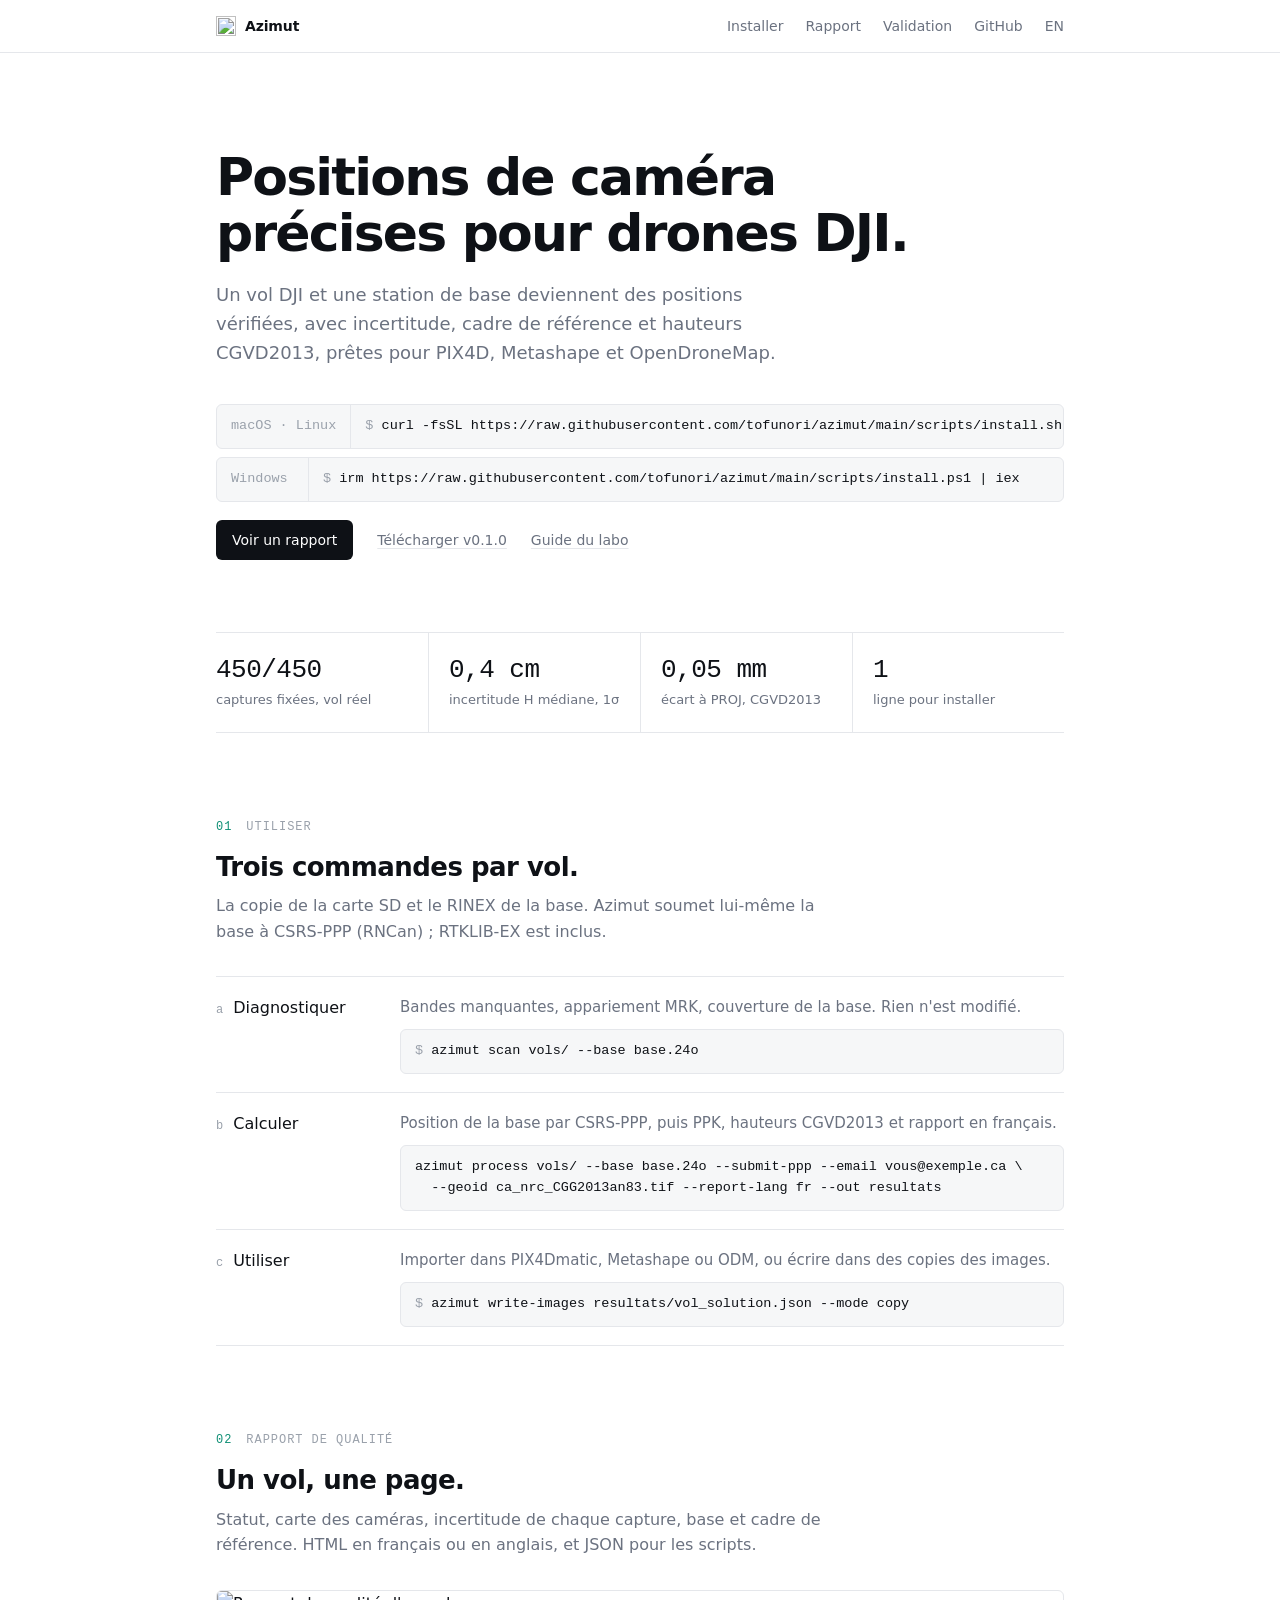
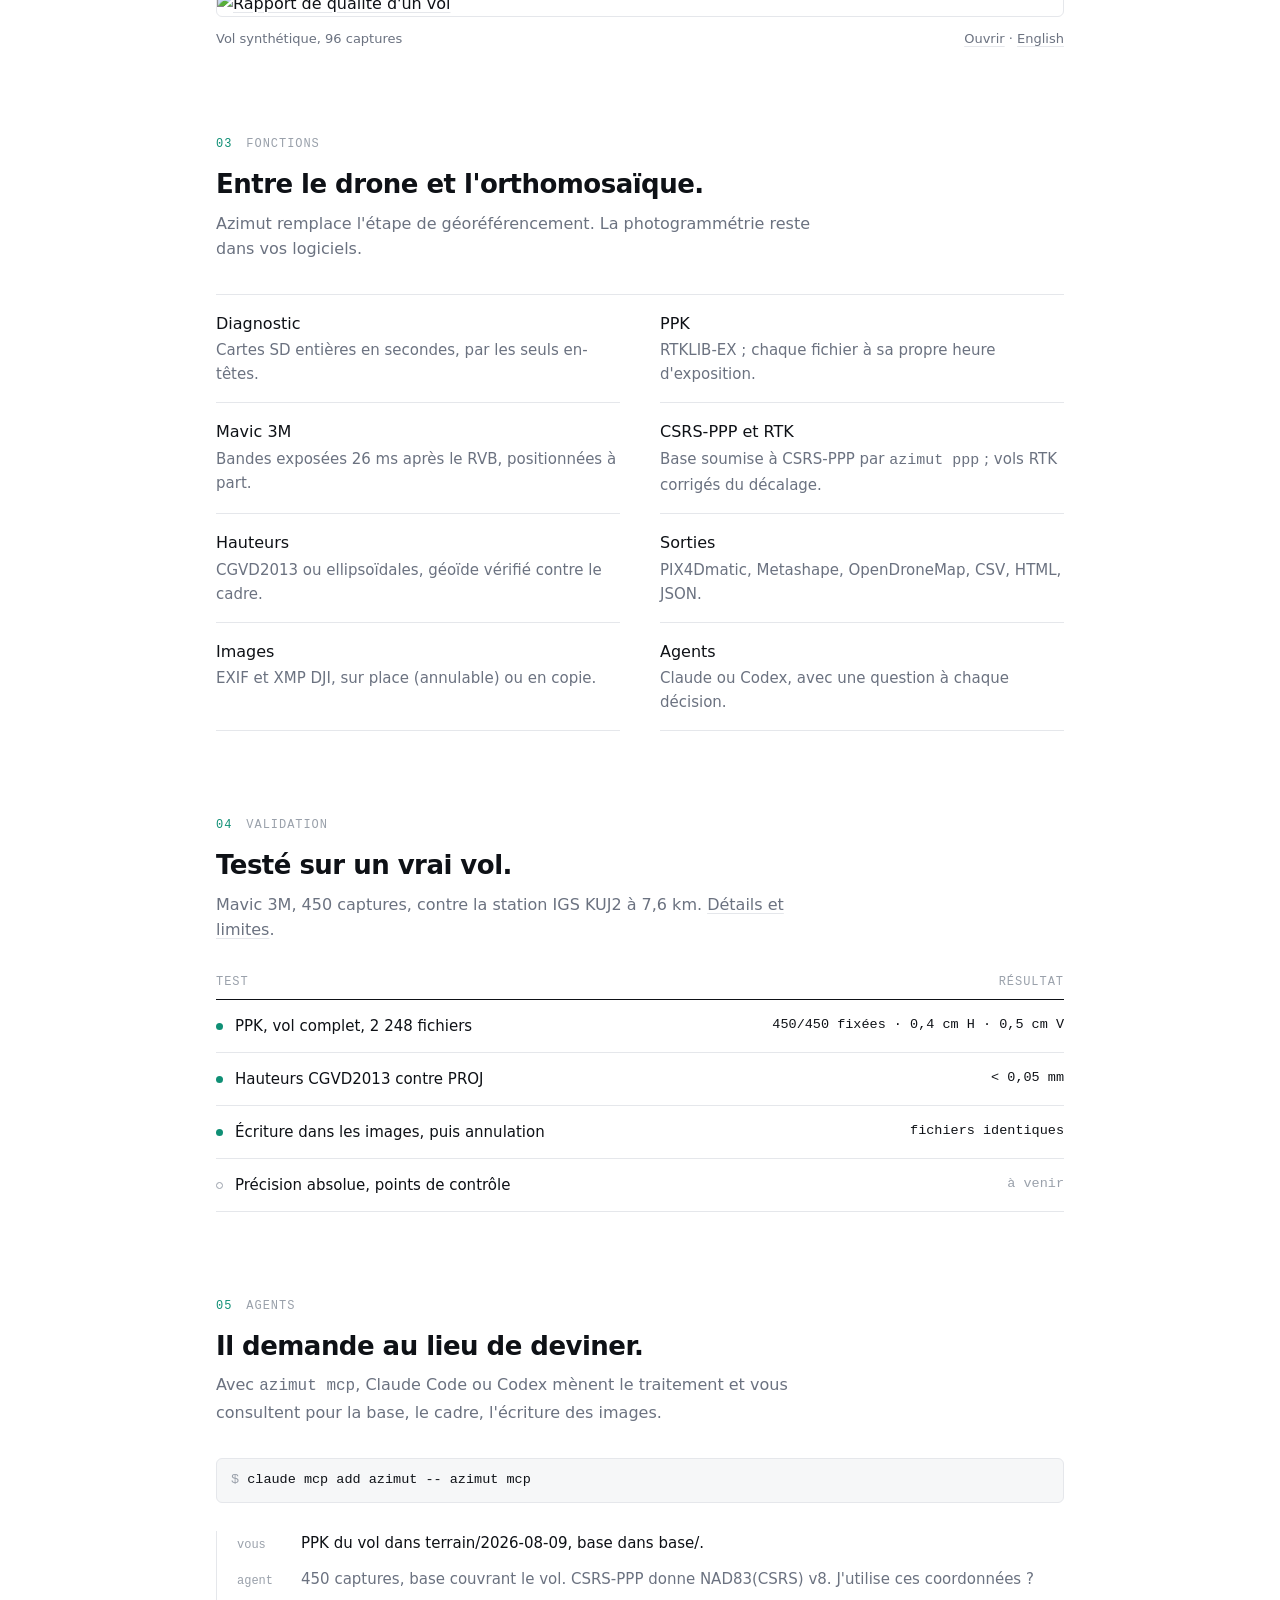
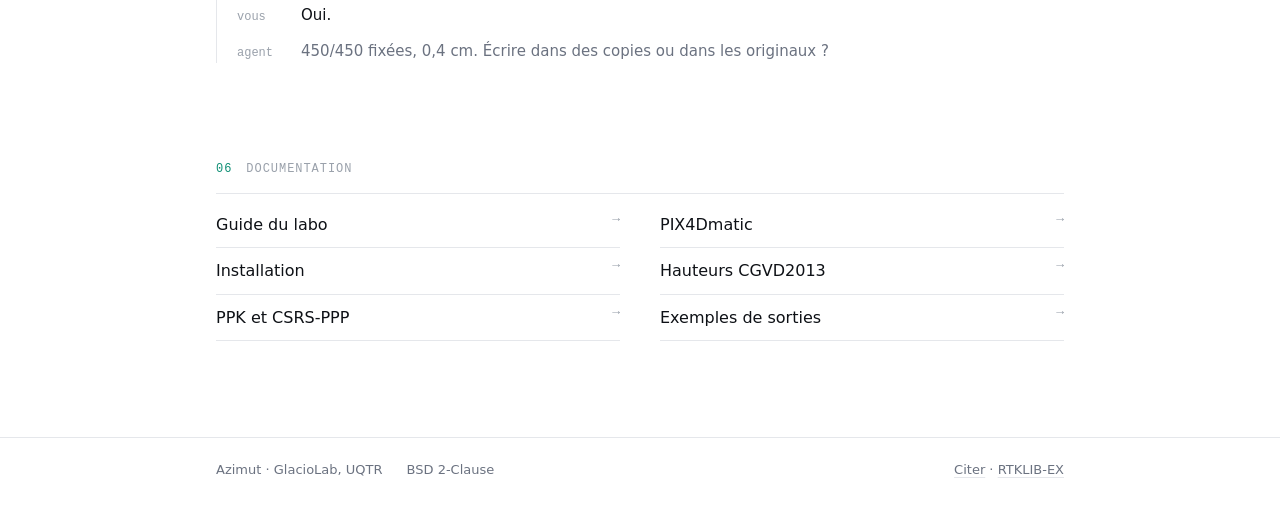
==== commit 901b3628: "Show CSRS-PPP submission on the website The usage step now submits the base with process --submit-pp" ====
--- a/site/index.html
+++ b/site/index.html
@@ -53,7 +53,7 @@
 <section id="installer">
   <p class="label"><b>01</b>Utiliser</p>
   <h2>Trois commandes par vol.</h2>
-  <p class="lede">La copie de la carte SD, le RINEX de la base et, idéalement, le rapport CSRS-PPP de cette base. RTKLIB-EX est inclus.</p>
+  <p class="lede">La copie de la carte SD et le RINEX de la base. Azimut soumet lui-même la base à CSRS-PPP (RNCan) ; RTKLIB-EX est inclus.</p>
   <div class="rows">
     <div class="row">
       <div><span class="num">a</span>Diagnostiquer</div>
@@ -62,8 +62,8 @@
     </div>
     <div class="row">
       <div><span class="num">b</span>Calculer</div>
-      <div><p>PPK contre la base, hauteurs CGVD2013, rapport en français.</p>
-        <div class="cmd block"><code>azimut process vols/ --base base.24o --base-ppp base.sum \
+      <div><p>Position de la base par CSRS-PPP, puis PPK, hauteurs CGVD2013 et rapport en français.</p>
+        <div class="cmd block"><code>azimut process vols/ --base base.24o --submit-ppp --email vous@exemple.ca \
   --geoid ca_nrc_CGG2013an83.tif --report-lang fr --out resultats</code></div></div>
     </div>
     <div class="row">
@@ -92,7 +92,7 @@
     <div><dt>Diagnostic</dt><dd>Cartes SD entières en secondes, par les seuls en-têtes.</dd></div>
     <div><dt>PPK</dt><dd>RTKLIB-EX ; chaque fichier à sa propre heure d'exposition.</dd></div>
     <div><dt>Mavic 3M</dt><dd>Bandes exposées 26 ms après le RVB, positionnées à part.</dd></div>
-    <div><dt>CSRS-PPP et RTK</dt><dd>Base par CSRS-PPP ; vols RTK corrigés du décalage.</dd></div>
+    <div><dt>CSRS-PPP et RTK</dt><dd>Base soumise à CSRS-PPP par <span class="mono">azimut ppp</span> ; vols RTK corrigés du décalage.</dd></div>
     <div><dt>Hauteurs</dt><dd>CGVD2013 ou ellipsoïdales, géoïde vérifié contre le cadre.</dd></div>
     <div><dt>Sorties</dt><dd>PIX4Dmatic, Metashape, OpenDroneMap, CSV, HTML, JSON.</dd></div>
     <div><dt>Images</dt><dd>EXIF et XMP DJI, sur place (annulable) ou en copie.</dd></div>
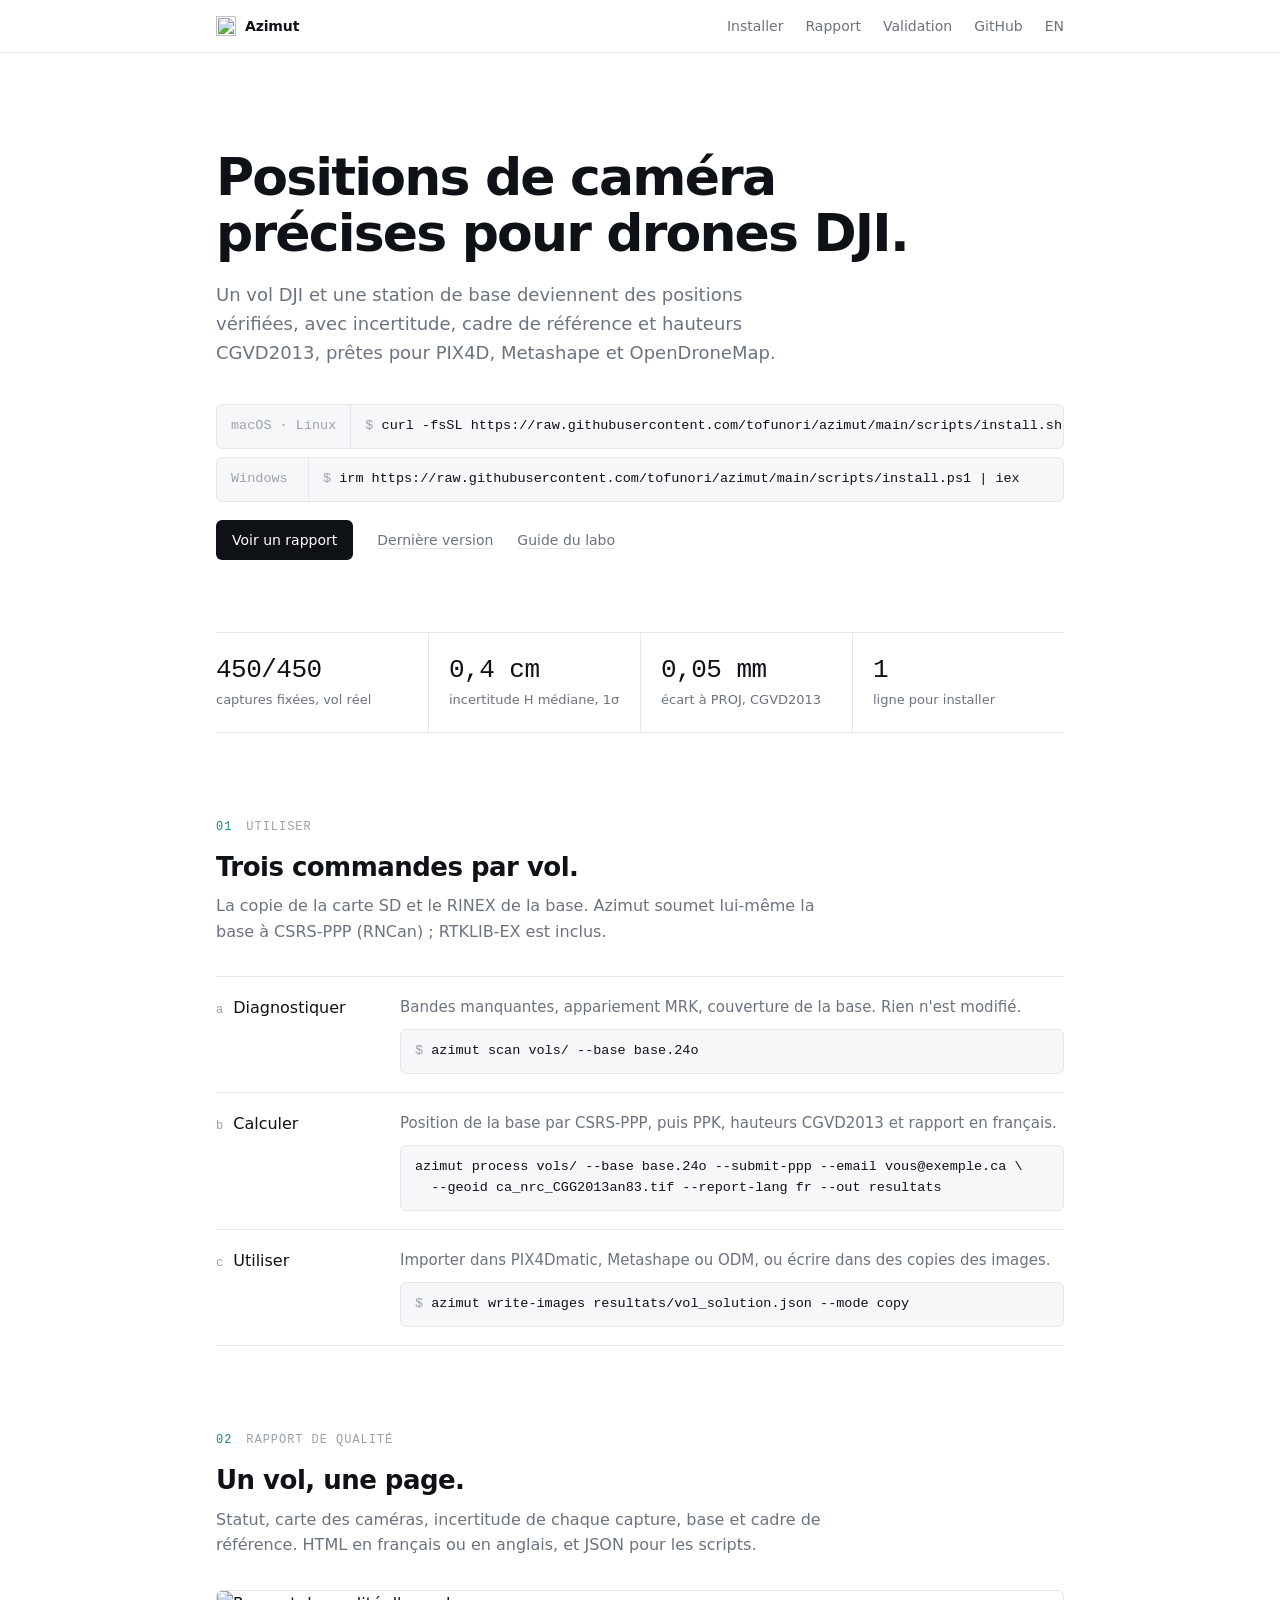
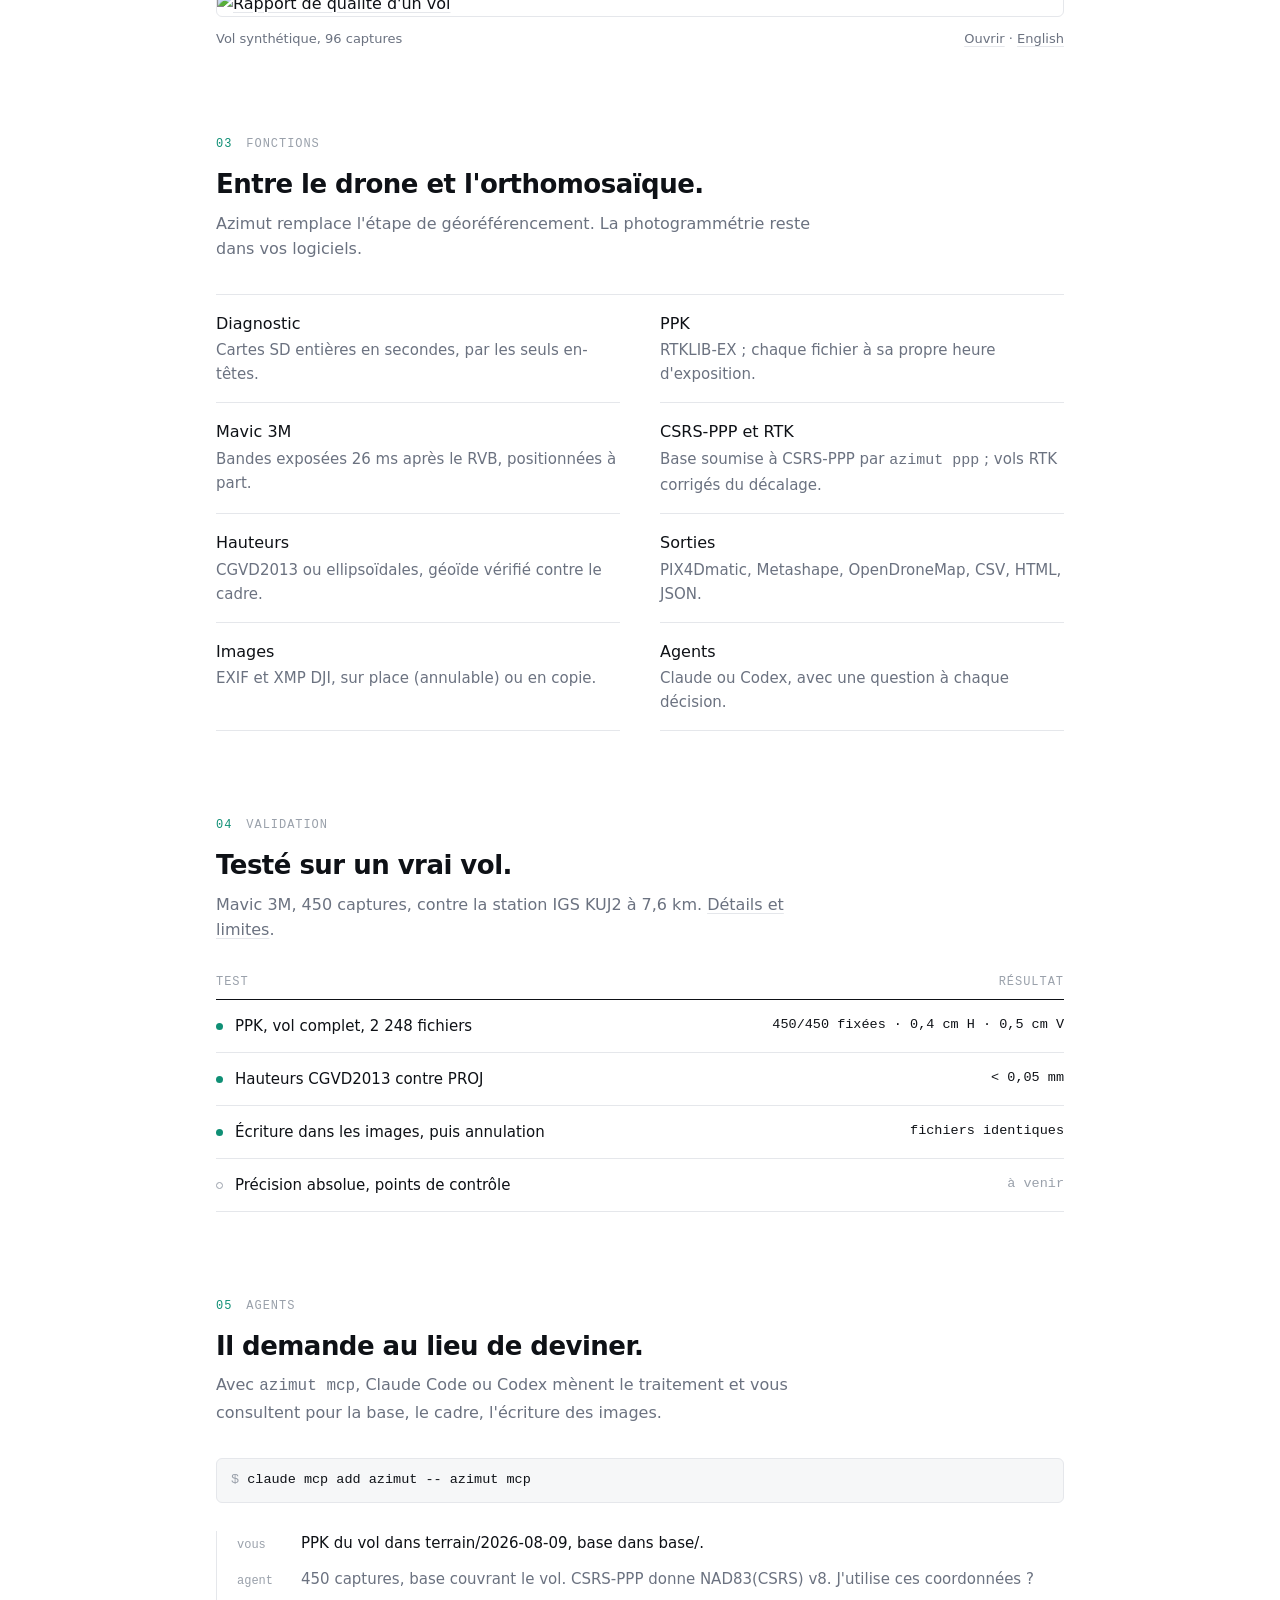
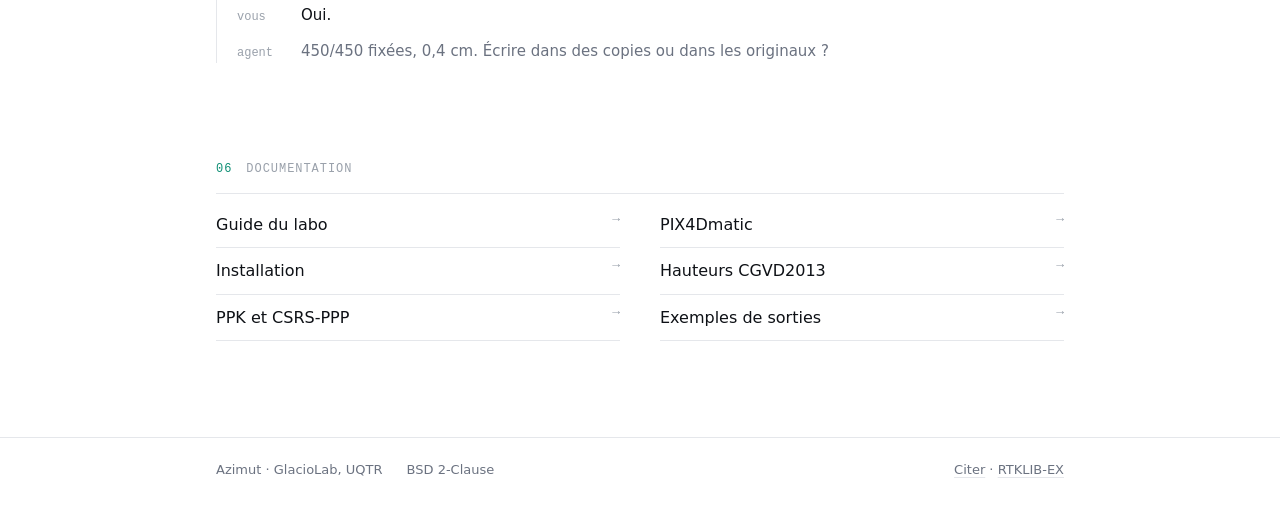
==== commit a02f01bc: "Prepare 0.2.0 Version 0.2.0 in the workspace and CITATION.cff. The changelog gets a 0.2.0 section wi" ====
--- a/site/index.html
+++ b/site/index.html
@@ -38,7 +38,7 @@
   <div class="cmd"><span class="os">Windows</span><code>irm https://raw.githubusercontent.com/tofunori/azimut/main/scripts/install.ps1 | iex</code></div>
   <div class="cta">
     <a class="primary" href="exemples/rapport-fr.html">Voir un rapport</a>
-    <a class="secondary" href="https://github.com/tofunori/azimut/releases/latest">Télécharger v0.1.0</a>
+    <a class="secondary" href="https://github.com/tofunori/azimut/releases/latest">Dernière version</a>
     <a class="secondary" href="https://github.com/tofunori/azimut/blob/main/docs/guide-labo.md">Guide du labo</a>
   </div>
 </div>
